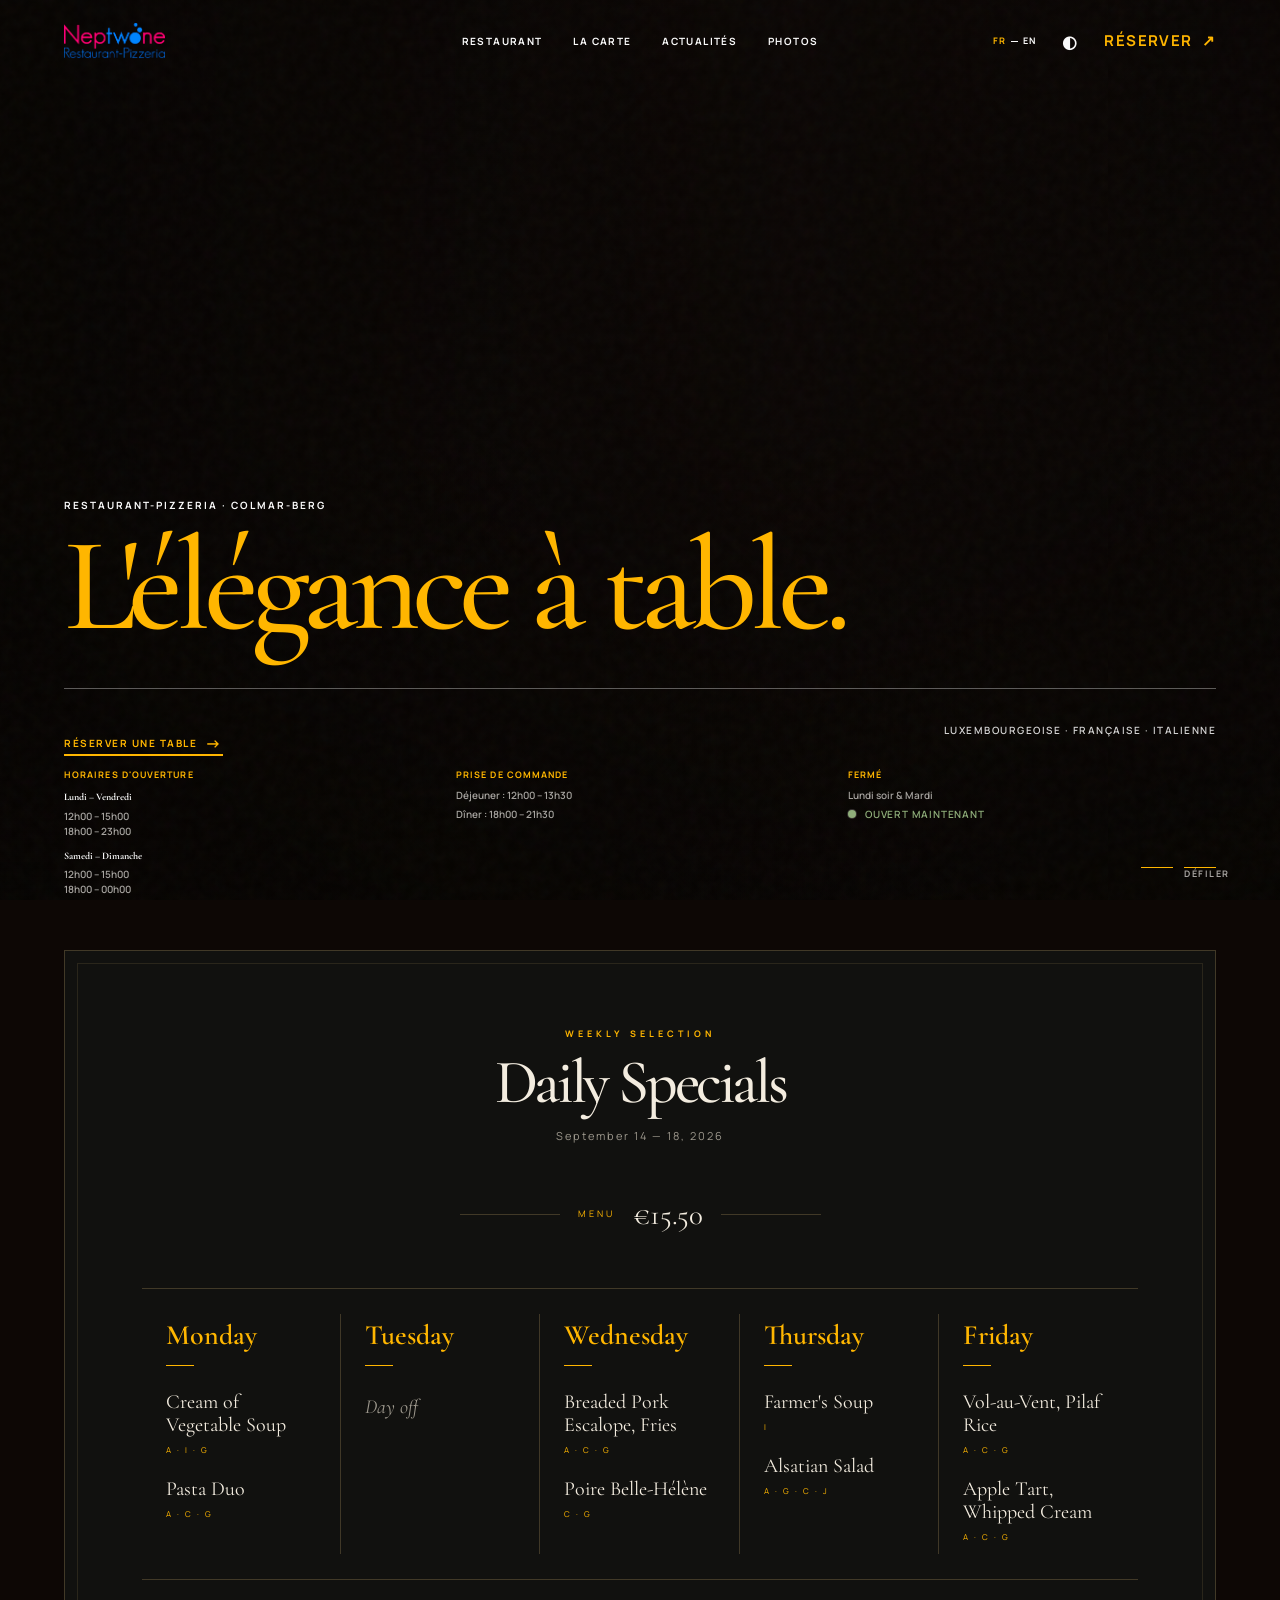
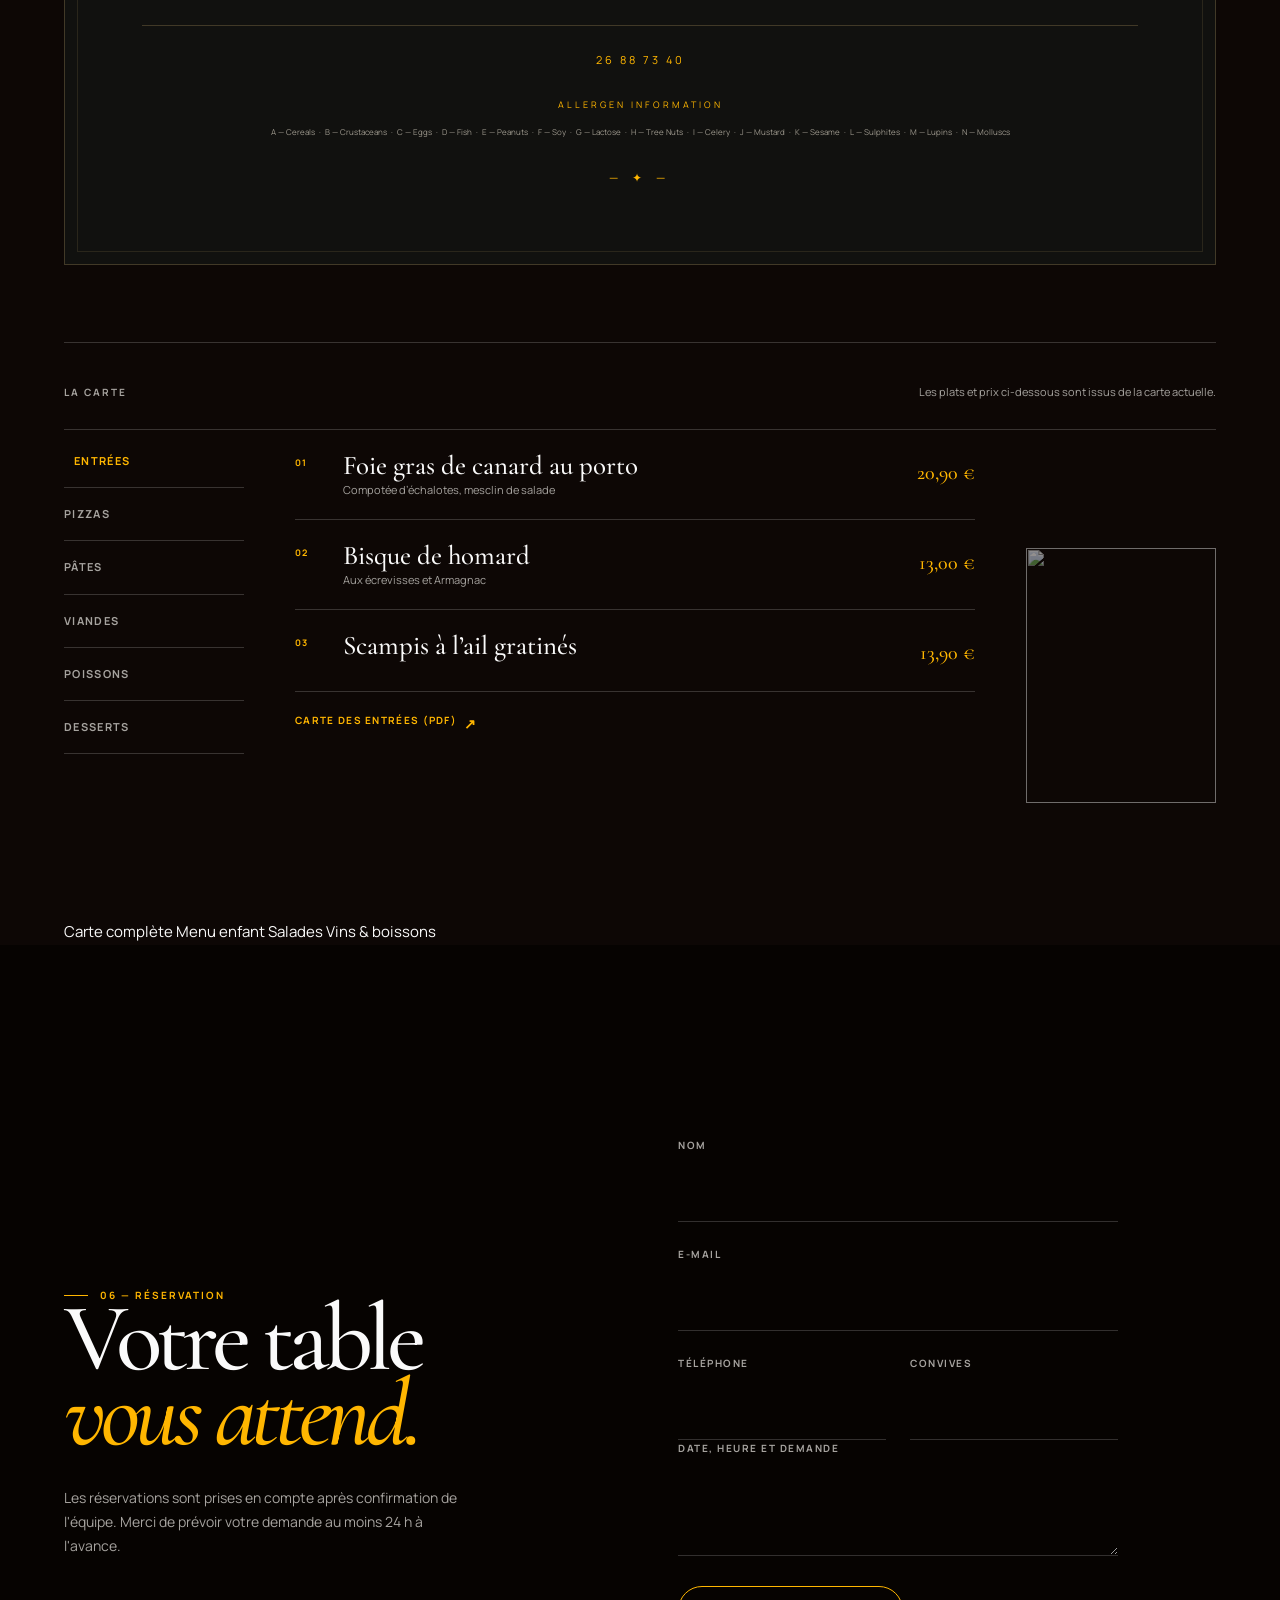
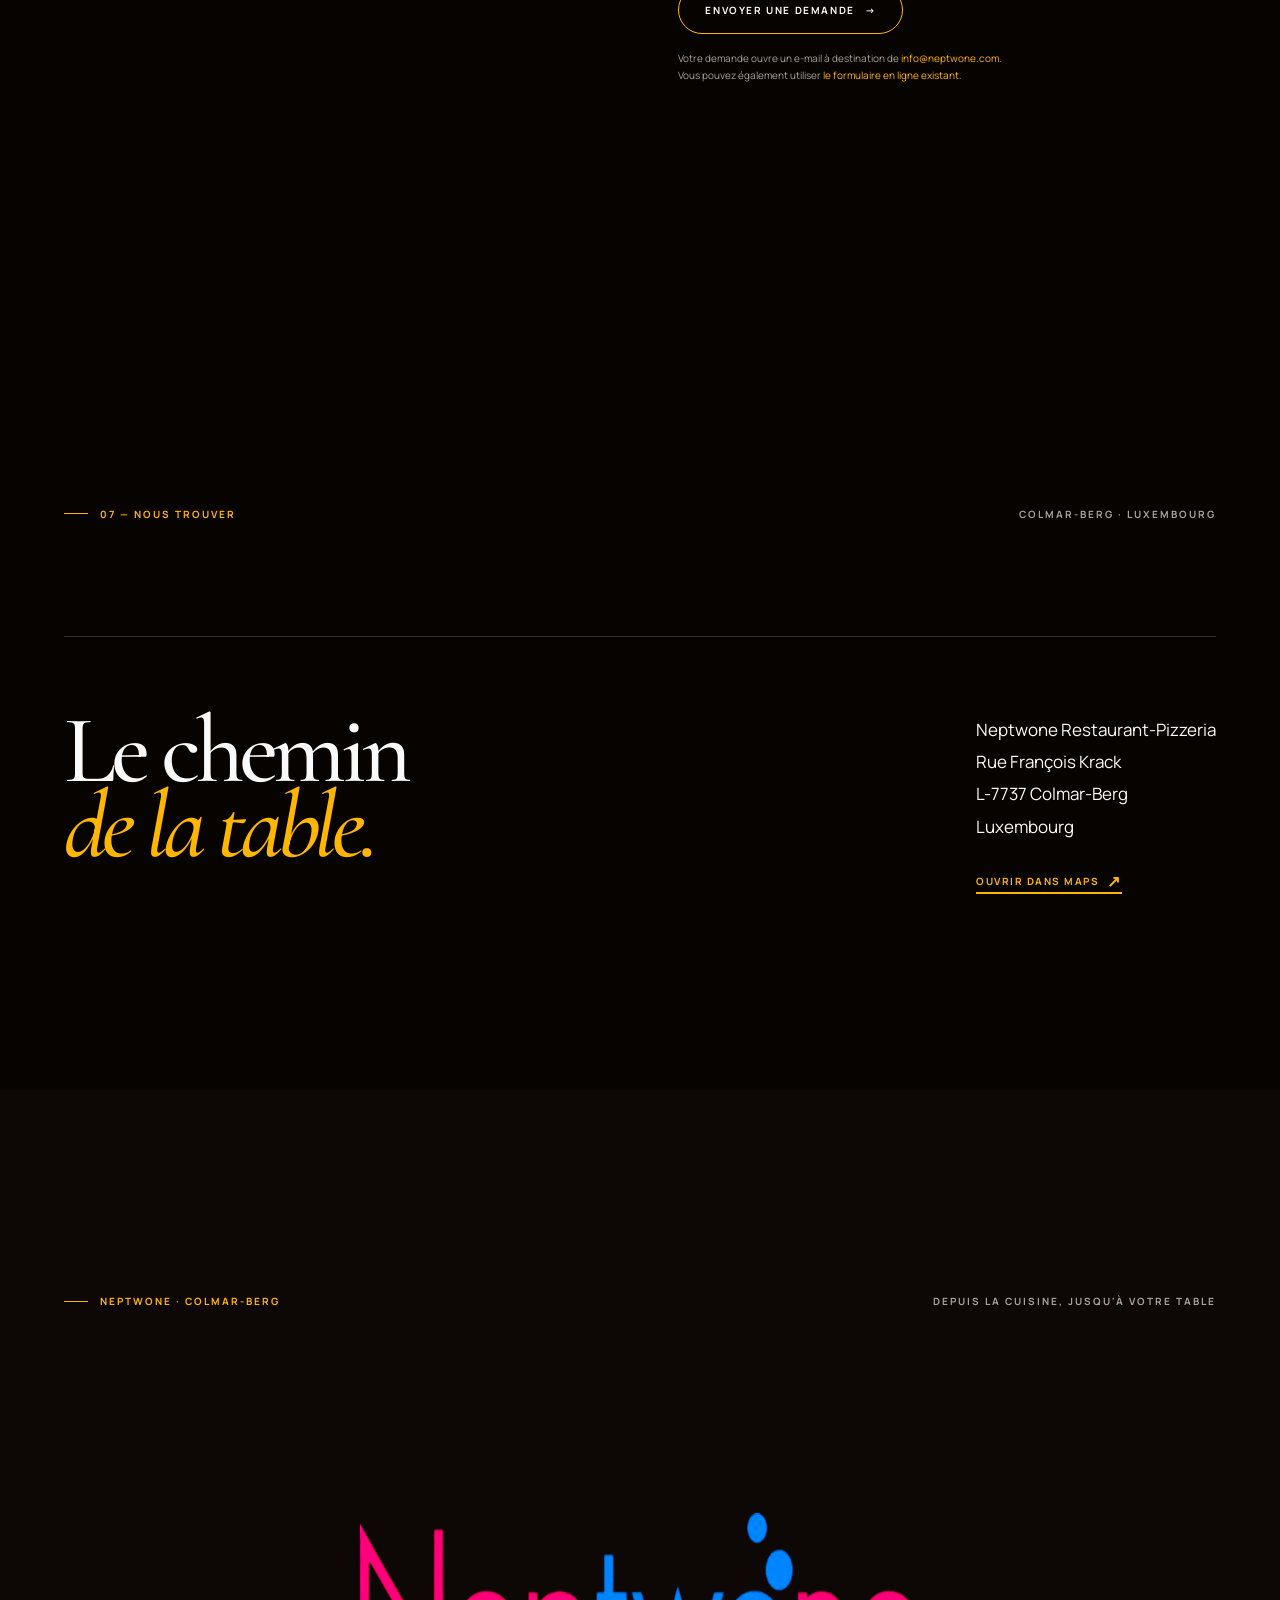
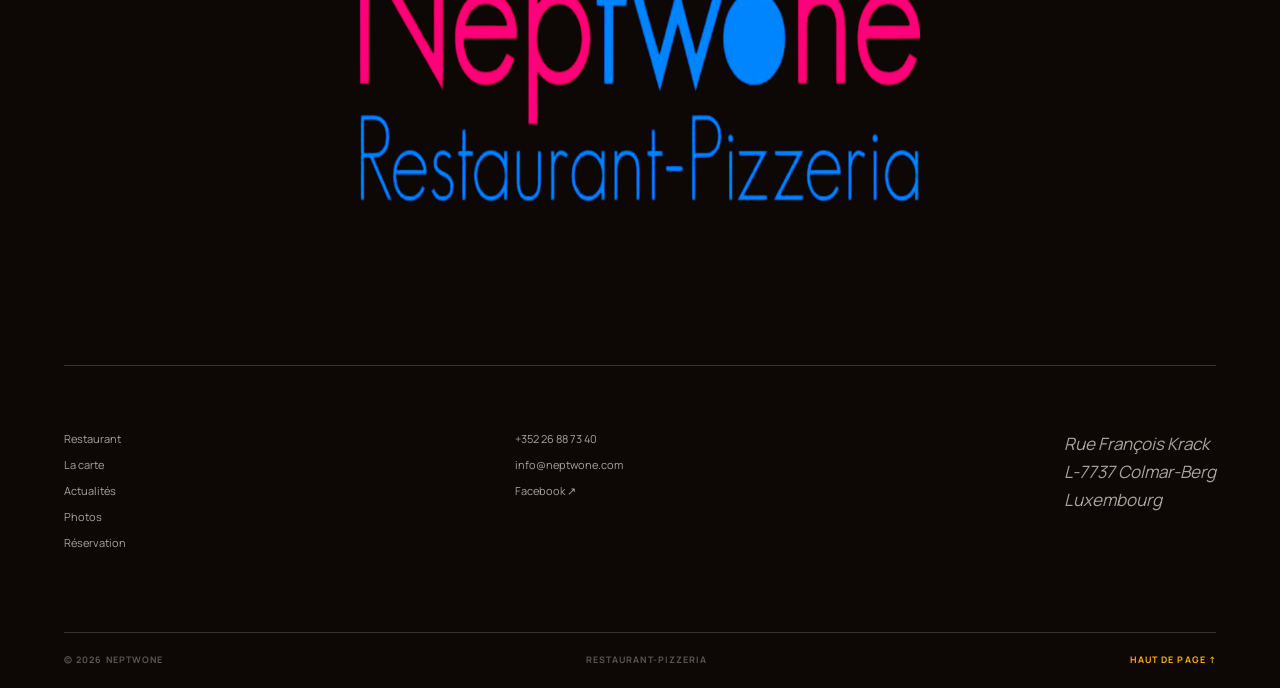
==== index.html @ 8dd1117d "Initial commit" ====
<!doctype html>
<html lang="fr">
  <head>
    <meta charset="UTF-8" />
    <meta name="viewport" content="width=device-width, initial-scale=1" />
    <meta id="theme-color" name="theme-color" content="#060301" />
    <meta name="color-scheme" content="dark light" />
    <meta name="description" content="Neptwone Restaurant-Pizzeria à Colmar-Berg. Cuisine luxembourgeoise, française et italienne, au gré des saisons." />
    <link rel="canonical" href="https://neptwone.com/" />
    <meta property="og:type" content="website" />
    <meta property="og:site_name" content="Neptwone Restaurant-Pizzeria" />
    <meta property="og:title" content="Neptwone — Restaurant-Pizzeria, Colmar-Berg" />
    <meta property="og:description" content="Cuisine luxembourgeoise, française et italienne, au gré des saisons." />
    <meta property="og:url" content="https://neptwone.com/" />
    <meta property="og:image" content="https://impro.usercontent.one/appid/oneComWsb/domain/neptwone.com/media/neptwone.com/onewebmedia/IMG_6406.jpg?etag=W%2F%22257cc-58264a2f%22&amp;sourceContentType=image%2Fjpeg&amp;ignoreAspectRatio&amp;resize=1600%2B1066&amp;quality=90" />
    <meta name="twitter:card" content="summary_large_image" />
    <title>Neptwone — Restaurant-Pizzeria, Colmar-Berg</title>
    <link rel="preconnect" href="https://fonts.googleapis.com" />
    <link rel="preconnect" href="https://fonts.gstatic.com" crossorigin />
    <link rel="preconnect" href="https://impro.usercontent.one" />
    <link rel="preload" as="image" href="https://impro.usercontent.one/appid/oneComWsb/domain/neptwone.com/media/neptwone.com/onewebmedia/IMG_6406.jpg?etag=W%2F%22257cc-58264a2f%22&amp;sourceContentType=image%2Fjpeg&amp;ignoreAspectRatio&amp;resize=2200%2B1466&amp;quality=90" fetchpriority="high" />
    <link href="https://fonts.googleapis.com/css2?family=Cormorant+Garamond:ital,wght@0,400;0,500;0,600;1,400;1,500&amp;family=Manrope:wght@400;500;600;700&amp;display=swap" rel="stylesheet" />
    <link rel="stylesheet" href="styles.css" />
    <script type="application/ld+json">
      {
        "@context": "https://schema.org",
        "@type": "Restaurant",
        "name": "Neptwone Restaurant-Pizzeria",
        "url": "https://neptwone.com/",
        "telephone": "+35226887340",
        "email": "info@neptwone.com",
        "servesCuisine": ["Luxembourgeoise", "Française", "Italienne"],
        "address": {
          "@type": "PostalAddress",
          "streetAddress": "Rue François Krack",
          "postalCode": "L-7737",
          "addressLocality": "Colmar-Berg",
          "addressCountry": "LU"
        },
        "openingHoursSpecification": [
          { "@type": "OpeningHoursSpecification", "dayOfWeek": ["Monday", "Tuesday", "Wednesday", "Thursday", "Friday"], "opens": "12:00", "closes": "15:00" },
          { "@type": "OpeningHoursSpecification", "dayOfWeek": ["Monday", "Tuesday", "Wednesday", "Thursday", "Friday"], "opens": "18:00", "closes": "23:00" },
          { "@type": "OpeningHoursSpecification", "dayOfWeek": ["Saturday", "Sunday"], "opens": "12:00", "closes": "15:00" },
          { "@type": "OpeningHoursSpecification", "dayOfWeek": ["Saturday", "Sunday"], "opens": "18:00", "closes": "24:00" }
        ],
        "sameAs": ["https://www.facebook.com/neptwone"]
      }
    </script>
    <script defer src="script.js"></script>
  </head>
  <body>
    <a class="skip-link" href="#content">Aller au contenu</a>
    <div class="page-loader" aria-hidden="true">
      <span class="loader-name">NEPTWONE</span>
      <span class="loader-rule"></span>
    </div>

    <header class="site-header" data-header id="top">
      <a class="wordmark" href="#top" aria-label="Neptwone, retour à l'accueil">
        <img class="wordmark-logo" src="neptune-logo.png" alt="Neptwone" width="838" height="298" />
      </a>
      <nav class="desktop-nav" aria-label="Navigation principale" data-i18n-aria="desktopNavLabel">
        <a href="#carte" data-i18n="navRestaurant">Restaurant</a>
        <a href="#carte" data-i18n="navMenu">La carte</a>
        <a href="#actualites" data-i18n="navNews">Actualités</a>
        <a href="#galerie" data-i18n="navPhotos">Photos</a>
      </nav>
      <div class="header-actions">
        <button class="utility-button language-button" type="button" data-language-toggle aria-label="Switch to English"><span aria-hidden="true">FR</span><span class="utility-rule" aria-hidden="true"></span><span aria-hidden="true">EN</span></button>
        <button class="utility-button theme-button" type="button" data-theme-toggle aria-label="Passer au thème clair"><span class="theme-symbol theme-symbol--dark" aria-hidden="true">◐</span><span class="theme-symbol theme-symbol--light" aria-hidden="true">◒</span><span class="sr-only" data-i18n="themeDark">Thème sombre</span></button>
        <a class="reserve-header" href="#reservation"><span data-i18n="navReserve">Réserver</span> <span aria-hidden="true">↗</span></a>
      </div>
      <button class="menu-toggle" type="button" aria-label="Ouvrir le menu" aria-expanded="false" aria-controls="mobile-menu" data-menu-toggle>
        <span></span><span></span>
      </button>
    </header>

    <aside id="mobile-menu" class="mobile-menu" aria-hidden="true" inert data-mobile-menu>
      <div class="mobile-menu-top"><span>NEPTWONE</span><span>01 / 01</span></div>
      <nav aria-label="Navigation mobile" data-i18n-aria="mobileNavLabel">
        <a href="#carte" data-i18n="navRestaurantMobile">Le restaurant</a>
        <a href="#carte" data-i18n="navMenu">La carte</a>
        <a href="#actualites" data-i18n="navNews">Actualités</a>
        <a href="#galerie" data-i18n="navPhotos">Photos</a>
        <a class="mobile-reserve" href="#reservation"><span data-i18n="reserveTable">Réserver une table</span> <span>↗</span></a>
      </nav>
      <div class="mobile-menu-bottom"><a href="tel:+35226887340">+352 26 88 73 40</a><a href="mailto:info@neptwone.com">info@neptwone.com</a></div>
      <div class="mobile-utilities" aria-label="Préférences">
        <button class="utility-button language-button" type="button" data-language-toggle aria-label="Switch to English"><span aria-hidden="true">FR</span><span class="utility-rule" aria-hidden="true"></span><span aria-hidden="true">EN</span></button>
        <button class="utility-button theme-button" type="button" data-theme-toggle aria-label="Passer au thème clair"><span class="theme-symbol theme-symbol--dark" aria-hidden="true">◐</span><span class="theme-symbol theme-symbol--light" aria-hidden="true">◒</span><span class="sr-only" data-i18n="themeDark">Thème sombre</span></button>
      </div>
    </aside>

    <main id="content" tabindex="-1">
      <section class="hero" aria-labelledby="hero-title">
        <div class="hero-image-wrap">
          <img
            class="hero-image"
            data-asset="hero"
            alt="Façade du restaurant Neptwone illuminée à la tombée de la nuit"
            fetchpriority="high"
            decoding="async"
            src="https://impro.usercontent.one/appid/oneComWsb/domain/neptwone.com/media/neptwone.com/onewebmedia/IMG_6406.jpg?etag=W%2F%22257cc-58264a2f%22&amp;sourceContentType=image%2Fjpeg&amp;ignoreAspectRatio&amp;resize=2200%2B1466&amp;quality=90"
          />
        </div>
        <div class="hero-shade"></div>
        <div class="grain" aria-hidden="true"></div>
        <div class="hero-content shell">
          <p class="eyebrow hero-kicker" data-hero-reveal>Restaurant-Pizzeria · Colmar-Berg</p>
          <h1 id="hero-title" class="hero-title" aria-label="L’élégance à table.">
            <span data-hero-reveal data-i18n="heroLineOne" class="gold">L’élégance à table.</span>
            <!-- <em data-hero-reveal data-i18n="heroLineTwo">au gré des saisons.</em> -->
          </h1>
          <div class="hero-meta" data-hero-reveal>
            <a class="text-link light-link" href="#reservation"><span data-i18n="reserveTable">Réserver une table</span> <span>→</span></a>
            <p data-i18n="heroCuisine">Luxembourgeoise · Française · Italienne</p>
          </div>
          <div class="hero-hours" data-hero-reveal>
            <div class="hours-column">
              <h3 data-i18n="heroHoursTitle"></h3>
              <div class="hours-group">
                <h4 data-i18n="heroHoursWeekTitle"></h4>
                <p data-i18n="heroHoursWeekLunch"></p>
                <p data-i18n="heroHoursWeekDinner"></p>
              </div>
              <div class="hours-group">
                <h4 data-i18n="heroHoursWeekendTitle"></h4>
                <p data-i18n="heroHoursWeekendLunch"></p>
                <p data-i18n="heroHoursWeekendDinner"></p>
              </div>
            </div>
            <div class="hours-column">
              <h3 data-i18n="heroOrderTitle"></h3>
              <p data-i18n="heroOrderLunch"></p>
              <p data-i18n="heroOrderDinner"></p>
            </div>
            <div class="hours-column">
              <h3 data-i18n="heroClosedTitle"></h3>
              <p data-i18n="heroClosedDays"></p>
              <p class="hero-status" data-hero-status role="status" aria-live="polite"></p>
            </div>
          </div>
        </div>
        <a href="#carte" class="scroll-cue" aria-label="Découvrir Neptwone" data-i18n-aria="scrollDiscover"><span></span><span data-i18n="scrollLabel">Défiler</span></a>
      </section>

      <section id="carte" class="cuisine section" aria-labelledby="cuisine-title">
        <div class="shell daily-special" data-reveal>
          <div class="daily-menu-panel">
            <main class="menu">
              <section class="title" role="button" tabindex="0" aria-expanded="false" aria-controls="daily-menu-content" data-daily-toggle>
                <div class="eyebrow">Weekly Selection</div>
                <h2 id="cuisine-title">Daily Specials</h2>
                <div class="date">September 14 — 18, 2026</div>
              </section>
              <div class="price">
                <span class="price-label">Menu</span>
                <span class="price-value">€15.50</span>
              </div>
              <div id="daily-menu-content">
              <section class="days">
                <article class="day">
                  <h3 class="day-name">Monday</h3>
                  <div class="dish">
                    <span class="dish-name">Cream of Vegetable Soup</span>
                    <span class="allergens">A · I · G</span>
                  </div>
                  <div class="dish">
                    <span class="dish-name">Pasta Duo</span>
                    <span class="allergens">A · C · G</span>
                  </div>
                </article>
                <article class="day">
                  <h3 class="day-name">Tuesday</h3>
                  <p class="day-off">Day off</p>
                </article>
                <article class="day">
                  <h3 class="day-name">Wednesday</h3>
                  <div class="dish">
                    <span class="dish-name">Breaded Pork Escalope, Fries</span>
                    <span class="allergens">A · C · G</span>
                  </div>
                  <div class="dish">
                    <span class="dish-name">Poire Belle-Hélène</span>
                    <span class="allergens">C · G</span>
                  </div>
                </article>
                <article class="day">
                  <h3 class="day-name">Thursday</h3>
                  <div class="dish">
                    <span class="dish-name">Farmer's Soup</span>
                    <span class="allergens">I</span>
                  </div>
                  <div class="dish">
                    <span class="dish-name">Alsatian Salad</span>
                    <span class="allergens">A · G · C · J</span>
                  </div>
                </article>
                <article class="day">
                  <h3 class="day-name">Friday</h3>
                  <div class="dish">
                    <span class="dish-name">Vol-au-Vent, Pilaf Rice</span>
                    <span class="allergens">A · C · G</span>
                  </div>
                  <div class="dish">
                    <span class="dish-name">Apple Tart, Whipped Cream</span>
                    <span class="allergens">A · C · G</span>
                  </div>
                </article>
              </section>
              <footer class="footer">
                <div class="footer-line"></div>
                <div class="phone">26 88 73 40</div>
                <div class="allergen-title">Allergen Information</div>
                <div class="allergens-list">
                  A — Cereals &nbsp;·&nbsp;
                  B — Crustaceans &nbsp;·&nbsp;
                  C — Eggs &nbsp;·&nbsp;
                  D — Fish &nbsp;·&nbsp;
                  E — Peanuts &nbsp;·&nbsp;
                  F — Soy &nbsp;·&nbsp;
                  G — Lactose &nbsp;·&nbsp;
                  H — Tree Nuts &nbsp;·&nbsp;
                  I — Celery &nbsp;·&nbsp;
                  J — Mustard &nbsp;·&nbsp;
                  K — Sesame &nbsp;·&nbsp;
                  L — Sulphites &nbsp;·&nbsp;
                  M — Lupins &nbsp;·&nbsp;
                  N — Molluscs
                </div>
                <div class="bottom">
                  — ✦ —
                </div>
              </footer>
              </div>
            </main>
          </div>
        </div>
        <div class="menu-shell shell" data-reveal>
          <div class="menu-topline">
            <p class="overline" data-i18n="navMenu">La carte</p>
            <p data-i18n="menuNote">Les plats et prix ci-dessous sont issus de la carte actuelle.</p>
          </div>
          <div class="menu-layout">
            <div class="menu-tabs" role="tablist" aria-label="Catégories de la carte">
              <button type="button" class="menu-tab is-active" role="tab" aria-selected="true" aria-controls="menu-entrees" id="tab-entrees" data-menu-tab="entrees" data-i18n="starters">Entrées</button>
              <button type="button" class="menu-tab" role="tab" aria-selected="false" aria-controls="menu-pizzas" id="tab-pizzas" data-menu-tab="pizzas">Pizzas</button>
              <button type="button" class="menu-tab" role="tab" aria-selected="false" aria-controls="menu-pates" id="tab-pates" data-menu-tab="pates" data-i18n="pastas">Pâtes</button>
              <button type="button" class="menu-tab" role="tab" aria-selected="false" aria-controls="menu-viandes" id="tab-viandes" data-menu-tab="viandes" data-i18n="meats">Viandes</button>
              <button type="button" class="menu-tab" role="tab" aria-selected="false" aria-controls="menu-poissons" id="tab-poissons" data-menu-tab="poissons" data-i18n="fish">Poissons</button>
              <button type="button" class="menu-tab" role="tab" aria-selected="false" aria-controls="menu-desserts" id="tab-desserts" data-menu-tab="desserts" data-i18n="desserts">Desserts</button>
            </div>
            <div class="menu-panels">
              <div id="menu-entrees" class="menu-panel is-active" role="tabpanel" aria-labelledby="tab-entrees" data-menu-panel="entrees">
                <div class="menu-row" data-menu-image="dish"><span>01</span><div><h3>Foie gras de canard au porto</h3><p>Compotée d’échalotes, mesclin de salade</p></div><strong>20,90 €</strong></div>
                <div class="menu-row" data-menu-image="seafood"><span>02</span><div><h3>Bisque de homard</h3><p>Aux écrevisses et Armagnac</p></div><strong>13,00 €</strong></div>
                <div class="menu-row" data-menu-image="dish"><span>03</span><div><h3>Scampis à l’ail gratinés</h3></div><strong>13,90 €</strong></div>
                <a class="menu-pdf" href="https://neptwone.com/onewebmedia/3-entrees2026.pdf" target="_blank" rel="noopener">Carte des entrées (PDF) <span>↗</span></a>
              </div>
              <div id="menu-pizzas" class="menu-panel" role="tabpanel" aria-labelledby="tab-pizzas" data-menu-panel="pizzas" hidden>
                <div class="menu-row" data-menu-image="dish"><span>01</span><div><h3>Pizza Neptwone</h3><p>Tomate, mozzarella, jambon, champignons, lard, artichauts, œuf</p></div><strong>17,50 €</strong></div>
                <div class="menu-row" data-menu-image="interior"><span>02</span><div><h3>Pizza Tartufata et Salsiccia di Norcia</h3><p>Crème, tartufata, tomates cerises, mozzarella, salsiccia di Norcia</p></div><strong>19,50 €</strong></div>
                <div class="menu-row" data-menu-image="seafood"><span>03</span><div><h3>Pizza Atlantique</h3><p>Tomate, mozzarella, gambas, scampis, crevettes, poivron, oignons, ail</p></div><strong>22,00 €</strong></div>
                <a class="menu-pdf" href="https://neptwone.com/onewebmedia/pizzasfusionn%C3%A9essept2026.pdf" target="_blank" rel="noopener">Carte des pizzas (PDF) <span>↗</span></a>
              </div>
              <div id="menu-pates" class="menu-panel" role="tabpanel" aria-labelledby="tab-pates" data-menu-panel="pates" hidden>
                <div class="menu-row" data-menu-image="dish"><span>01</span><div><h3>Tagliatelle al gambero</h3><p>Crème, oignons, ail, basilic, scampis, crevettes, tomate fraîche</p></div><strong>21,50 €</strong></div>
                <div class="menu-row" data-menu-image="interior"><span>02</span><div><h3>Spaghetti Pescatore</h3><p>Fruits de mer, gambas</p></div><strong>24,50 €</strong></div>
                <div class="menu-row" data-menu-image="dish"><span>03</span><div><h3>Lasagne à l’Italienne</h3></div><strong>20,50 €</strong></div>
                <a class="menu-pdf" href="https://neptwone.com/onewebmedia/8-les%20pates2026.pdf" target="_blank" rel="noopener">Carte des pâtes (PDF) <span>↗</span></a>
              </div>
              <div id="menu-viandes" class="menu-panel" role="tabpanel" aria-labelledby="tab-viandes" data-menu-panel="viandes" hidden>
                <div class="menu-row" data-menu-image="interior"><span>01</span><div><h3>Entrecôte de bœuf aux herbes</h3><p>Beurre à l’ail, frites · race Limousin, origine Luxembourg</p></div><strong>33,50 €</strong></div>
                <div class="menu-row" data-menu-image="dish"><span>02</span><div><h3>Magret de canard rôti aux myrtilles</h3><p>Frites</p></div><strong>31,50 €</strong></div>
                <div class="menu-row" data-menu-image="seafood"><span>03</span><div><h3>Burger Neptwone</h3><p>Steak haché pur bœuf, cornichons, tomate, oignons confits, emmental, roquette, pain maison</p></div><strong>19,50 €</strong></div>
                <a class="menu-pdf" href="https://neptwone.com/onewebmedia/viandesfusionn%C3%A9essept2026.pdf" target="_blank" rel="noopener">Carte des viandes (PDF) <span>↗</span></a>
              </div>
              <div id="menu-poissons" class="menu-panel" role="tabpanel" aria-labelledby="tab-poissons" data-menu-panel="poissons" hidden>
                <div class="menu-row" data-menu-image="seafood"><span>01</span><div><h3>Pavé de sandre rôti sur lit de poireau</h3><p>Sauce homardine, riz</p></div><strong>31,50 €</strong></div>
                <div class="menu-row" data-menu-image="dish"><span>02</span><div><h3>Médaillon de lotte rôti</h3><p>Réduction balsamique, ail en chemise, lardons, riz</p></div><strong>31,50 €</strong></div>
                <div class="menu-row" data-menu-image="interior"><span>03</span><div><h3>Mixed grill de poissons</h3><p>Riz</p></div><strong>37,50 €</strong></div>
                <a class="menu-pdf" href="https://neptwone.com/onewebmedia/11-poissons2026.pdf" target="_blank" rel="noopener">Carte des poissons (PDF) <span>↗</span></a>
              </div>
              <div id="menu-desserts" class="menu-panel" role="tabpanel" aria-labelledby="tab-desserts" data-menu-panel="desserts" hidden>
                <div class="menu-row" data-menu-image="dessert"><span>01</span><div><h3>Moelleux au chocolat</h3><p>Sorbet passion</p></div><strong>12,00 €</strong></div>
                <div class="menu-row" data-menu-image="dessert"><span>02</span><div><h3>Crème brûlée au miel d’acacia</h3></div><strong>11,50 €</strong></div>
                <div class="menu-row" data-menu-image="dessert"><span>03</span><div><h3>Parfait au Grand-Marnier</h3><p>Coulis de fraise et mangue</p></div><strong>13,50 €</strong></div>
                <a class="menu-pdf" href="https://neptwone.com/onewebmedia/desserts-sept2026.pdf" target="_blank" rel="noopener">Carte des desserts (PDF) <span>↗</span></a>
              </div>
            </div>
            <aside class="menu-preview" aria-hidden="true"><img id="menu-preview-image" data-asset="menuDish" alt="" src="https://impro.usercontent.one/appid/oneComWsb/domain/neptwone.com/media/neptwone.com/onewebmedia/IMG_8074.jpg?etag=%2231bd5-54b58459%22&amp;sourceContentType=image%2Fjpeg&amp;ignoreAspectRatio&amp;resize=900%2B600&amp;quality=88" /></aside>
          </div>
          <!-- <div class="menu-library"> -->
            <span>Carte complète</span>
            <a href="https://neptwone.com/onewebmedia/2-menu%20enfant2026.pdf" target="_blank" rel="noopener">Menu enfant</a>
            <a href="https://neptwone.com/onewebmedia/4-salades2026.pdf" target="_blank" rel="noopener">Salades</a>
            <a href="https://neptwone.com/onewebmedia/vinsetboissons2026-2.pdf" target="_blank" rel="noopener">Vins &amp; boissons</a>
          </div>
        </div>
      </section>



      <section id="reservation" class="reservation section" aria-labelledby="reservation-title">
        <div class="reservation-image image-reveal" data-reveal-image>
          <img data-asset="reservation" alt="Table dressée au restaurant Neptwone" loading="lazy" decoding="async" src="https://impro.usercontent.one/appid/oneComWsb/domain/neptwone.com/media/neptwone.com/onewebmedia/IMG_5453.jpg?etag=W%2F%2221279-57fc01ff%22&amp;sourceContentType=image%2Fjpeg&amp;ignoreAspectRatio&amp;resize=1800%2B1200&amp;quality=90" />
        </div>
        <div class="shell reservation-layout">
          <div class="reservation-copy" data-reveal>
            <p class="section-index" data-i18n="reservationIndex">06 — Réservation</p>
            <h2 id="reservation-title"><span data-i18n="reservationHeadingOne">Votre table</span><br /><em data-i18n="reservationHeadingTwo">vous attend.</em></h2>
            <p data-i18n="reservationBody">Les réservations sont prises en compte après confirmation de l’équipe. Merci de prévoir votre demande au moins 24 h à l’avance.</p>
          </div>
          <form class="reservation-form" data-reservation-form data-reveal>
            <div class="form-row"><label for="reservation-name" data-i18n="formName">Nom</label><input id="reservation-name" name="name" autocomplete="name" required /></div>
            <div class="form-row"><label for="reservation-email" data-i18n="formEmail">E-mail</label><input id="reservation-email" name="email" type="email" autocomplete="email" required /></div>
            <div class="form-split">
              <div class="form-row"><label for="reservation-phone" data-i18n="formPhone">Téléphone</label><input id="reservation-phone" name="phone" type="tel" autocomplete="tel" required /></div>
              <div class="form-row"><label for="reservation-guests" data-i18n="formGuests">Convives</label><input id="reservation-guests" name="guests" type="number" min="1" inputmode="numeric" required /></div>
            </div>
            <div class="form-row"><label for="reservation-details" data-i18n="formDetails">Date, heure et demande</label><textarea id="reservation-details" name="details" rows="2" required></textarea></div>
            <button class="button-line" type="submit"><span data-i18n="sendRequest">Envoyer une demande</span> <span>→</span></button>
            <p class="form-note"><span data-i18n="formNoteStart">Votre demande ouvre un e-mail à destination de</span> <a href="mailto:info@neptwone.com">info@neptwone.com</a>. <span data-i18n="formNoteMiddle">Vous pouvez également utiliser</span> <a href="https://neptwone.com/reservation%20online.html" target="_blank" rel="noopener" data-i18n="existingForm">le formulaire en ligne existant</a>.</p>
            <p class="form-status" role="status" aria-live="polite" data-form-status></p>
          </form>
        </div>
      </section>

      <section class="location section shell" aria-labelledby="location-title">
        <div class="location-top" data-reveal><p class="section-index" data-i18n="locationIndex">07 — Nous trouver</p><p class="overline">Colmar-Berg · Luxembourg</p></div>
        <div class="location-grid">
          <h2 id="location-title" data-reveal><span data-i18n="locationHeadingOne">Le chemin</span><br /><em data-i18n="locationHeadingTwo">de la table.</em></h2>
<div class="location-details" data-reveal>
            <address>Neptwone Restaurant-Pizzeria<br />Rue François Krack<br />L-7737 Colmar-Berg<br />Luxembourg</address>
            <a class="text-link" href="https://www.google.com/maps/search/?api=1&query=%22+Restaurant-Pizzeria++NEPTWONE%2C++Rue+Fran%C3%A7ois+Krack+%2C+L-7737+Colmar-berg%2C+Luxembourg%22" target="_blank" rel="noopener"><span data-i18n="openMaps">Ouvrir dans Maps</span> <span>↗</span></a>
          </div>
        </div>
      </section>
    </main>

    <footer class="site-footer">
      <div class="shell footer-top"><p class="section-index">Neptwone · Colmar-Berg</p><p class="overline" data-i18n="footerLine">Depuis la cuisine, jusqu'à votre table</p></div>
      <div class="shell footer-brand"><img class="footer-brand-logo" src="neptune-logo.png" alt="Neptwone" width="838" height="298" /></div>
      <div class="shell footer-grid">
        <nav aria-label="Navigation du pied de page"><a href="#carte" data-i18n="navRestaurant">Restaurant</a><a href="#carte" data-i18n="navMenu">La carte</a><a href="#actualites" data-i18n="navNews">Actualités</a><a href="#galerie" data-i18n="navPhotos">Photos</a><a href="#reservation" data-i18n="navReservation">Réservation</a></nav>
        <div><a href="tel:+35226887340">+352 26 88 73 40</a><a href="mailto:info@neptwone.com">info@neptwone.com</a><a href="https://www.facebook.com/neptwone" target="_blank" rel="noopener">Facebook ↗</a></div>
        <address>Rue François Krack<br />L-7737 Colmar-Berg<br />Luxembourg</address>
      </div>
      <div class="shell footer-bottom"><span>© <span data-year></span> Neptwone</span><span>Restaurant-Pizzeria</span><a href="#top" data-i18n="backTop">Haut de page ↑</a></div>
    </footer>
  </body>
</html>
---- styles.css ----
:root {
  --espresso: #060301;
  --coffee: #0d0705;
  --brown: #531e07;
  --bronze: #594e28;
  --gold: #ffb600;
  --copper: #a24108;
  --ivory: #fafafa;
  --muted: #a6a39f;
  --dark-grey: #585855;
  --line: rgba(250, 250, 250, 0.18);
  --serif: "Cormorant Garamond", Georgia, serif;
  --sans: "Manrope", Arial, sans-serif;
  --shell: min(90vw, 1440px);
  --ease: cubic-bezier(0.22, 1, 0.36, 1);
}
.gold {
  color: var(--gold);
}
* {
  box-sizing: border-box;
}
html {
  background: var(--espresso);
  scroll-behavior: smooth;
}
body {
  margin: 0;
  overflow-x: hidden;
  background: var(--espresso);
  color: var(--ivory);
  font-family: var(--sans);
  font-size: 15px;
  line-height: 1.65;
}
body.menu-open {
  overflow: hidden;
}
img {
  display: block;
  max-width: 100%;
}
a {
  color: inherit;
  text-decoration: none;
}
button,
input,
textarea {
  font: inherit;
}
button {
  color: inherit;
}
:focus-visible {
  outline: 1px solid var(--gold);
  outline-offset: 5px;
}
::selection {
  background: var(--gold);
  color: var(--espresso);
}
.shell {
  width: var(--shell);
  margin-inline: auto;
}
.section {
  scroll-margin-top: 80px;
}
.section-index,
.overline,
.eyebrow {
  margin: 0;
  color: var(--gold);
  font-size: 10px;
  font-weight: 700;
  letter-spacing: 0.2em;
  line-height: 1.4;
  text-transform: uppercase;
}
.overline {
  color: var(--muted);
}
.section-index {
  display: flex;
  align-items: center;
  gap: 12px;
}
.section-index::before {
  width: 24px;
  height: 1px;
  background: currentColor;
  content: "";
}
h1,
h2,
h3,
p {
  margin-top: 0;
}
h1,
h2,
h3 {
  font-weight: 500;
}
.text-link {
  display: inline-flex;
  align-items: center;
  gap: 12px;
  position: relative;
  padding-bottom: 7px;
  color: var(--ivory);
  font-size: 11px;
  font-weight: 700;
  letter-spacing: 0.13em;
  line-height: 1.2;
  text-transform: uppercase;
}
.text-link::after {
  position: absolute;
  right: 0;
  bottom: 0;
  left: 0;
  height: 1px;
  background: var(--gold);
  content: "";
  transform-origin: left;
  transition: transform 0.45s var(--ease);
}
.text-link > span:last-child {
  color: var(--gold);
  font-size: 16px;
  line-height: 0;
  transition: transform 0.45s var(--ease);
}
.text-link:hover > span:last-child {
  transform: translateX(5px);
}
.text-link:hover::after {
  transform: scaleX(0.45);
  transform-origin: right;
}

.page-loader {
  position: fixed;
  z-index: 100;
  display: none;
  width: 100%;
  height: 100%;
  place-content: center;
  gap: 14px;
  background: var(--espresso);
  transition:
    opacity 0.9s var(--ease),
    visibility 0.9s;
}
.js .page-loader {
  display: grid;
}
.page-loader.is-loaded {
  opacity: 0;
  visibility: hidden;
  pointer-events: none;
}
.loader-name {
  font-family: var(--serif);
  font-size: clamp(28px, 4vw, 52px);
  font-weight: 500;
  letter-spacing: 0.22em;
}
.loader-rule {
  width: 0;
  height: 1px;
  background: var(--gold);
  animation: loading-rule 1.6s var(--ease) forwards;
}
@keyframes loading-rule {
  to {
    width: 100%;
  }
}

.site-header {
  position: fixed;
  z-index: 30;
  top: 0;
  left: 0;
  display: grid;
  width: 100%;
  height: 83px;
  grid-template-columns: 1fr auto 1fr;
  align-items: center;
  padding-inline: max(5vw, 24px);
  border-bottom: 1px solid transparent;
  transition:
    background 0.5s var(--ease),
    border-color 0.5s var(--ease),
    height 0.5s var(--ease);
}
.site-header.is-scrolled {
  height: 68px;
  border-color: var(--line);
  background: rgba(6, 3, 1, 0.84);
  backdrop-filter: blur(13px);
}
.wordmark {
  align-self: center;
  font-size: 17px;
  font-weight: 700;
  letter-spacing: 0.18em;
}
.wordmark-logo {
  display: block;
  width: auto;
  height: 36px;
  filter: saturate(1.8) contrast(1.1) brightness(1.05);
}

.desktop-nav {
  display: flex;
  align-items: center;
  gap: clamp(22px, 2.4vw, 44px);
}
.desktop-nav a,
.reserve-header {
  position: relative;
  font-size: 10px;
  font-weight: 700;
  letter-spacing: 0.14em;
  text-transform: uppercase;
}
.desktop-nav a::after {
  position: absolute;
  right: 0;
  bottom: -6px;
  left: 0;
  height: 1px;
  background: var(--gold);
  content: "";
  transform: scaleX(0);
  transition: transform 0.35s var(--ease);
}
.desktop-nav a:hover::after,
.desktop-nav a.is-current::after {
  transform: scaleX(1);
}
.header-actions {
  display: flex;
  align-items: center;
  justify-self: end;
  gap: 16px;
}
.reserve-header {
  display: flex;
  align-items: center;
  gap: 9px;
  color: var(--gold);
}
.reserve-header span {
  font-size: 15px;
  transition: transform 0.35s var(--ease);
}
.reserve-header:hover span {
  transform: translate(3px, -3px);
}
.utility-button {
  display: inline-flex;
  min-width: 36px;
  min-height: 30px;
  align-items: center;
  justify-content: center;
  gap: 5px;
  padding: 0;
  border: 0;
  background: transparent;
  color: var(--ivory);
  cursor: pointer;
  font-family: var(--sans);
  font-size: 9px;
  font-weight: 700;
  letter-spacing: 0.12em;
  transition: color 0.25s;
}
.utility-button:hover {
  color: var(--gold);
}
.utility-rule {
  width: 7px;
  height: 1px;
  background: currentColor;
}
.language-button span:first-child {
  color: var(--gold);
}
.language-button[data-language="en"] span:first-child {
  color: inherit;
}
.language-button[data-language="en"] span:last-child {
  color: var(--gold);
}
.theme-symbol {
  font-size: 17px;
  line-height: 1;
}
.theme-symbol--light {
  display: none;
}
.sr-only {
  position: absolute;
  width: 1px;
  height: 1px;
  padding: 0;
  overflow: hidden;
  clip: rect(0, 0, 0, 0);
  white-space: nowrap;
  border: 0;
}
.skip-link {
  position: fixed;
  z-index: 60;
  top: 10px;
  left: 10px;
  padding: 10px 16px;
  background: var(--gold);
  color: var(--espresso);
  font-size: 11px;
  font-weight: 700;
  letter-spacing: 0.12em;
  text-transform: uppercase;
  transform: translateY(-200%);
  transition: transform 0.25s var(--ease);
}
.skip-link:focus {
  transform: translateY(0);
}
.menu-toggle {
  display: none;
  background: transparent;
  border: 0;
  cursor: pointer;
}

.mobile-menu {
  position: fixed;
  z-index: 29;
  display: flex;
  width: 100%;
  height: 100dvh;
  flex-direction: column;
  justify-content: space-between;
  padding: 100px 7vw 34px;
  background: var(--coffee);
  clip-path: inset(0 0 100% 0);
  pointer-events: none;
  transition: clip-path 0.8s var(--ease);
}
.mobile-menu.is-open {
  clip-path: inset(0);
  pointer-events: auto;
}
.mobile-menu-top,
.mobile-menu-bottom {
  display: flex;
  justify-content: space-between;
  color: var(--muted);
  font-size: 9px;
  font-weight: 700;
  letter-spacing: 0.16em;
  text-transform: uppercase;
}
.mobile-menu nav {
  display: grid;
  gap: 7px;
  margin-block: auto;
}
.mobile-menu nav a {
  width: fit-content;
  font-family: var(--serif);
  font-size: clamp(42px, 10vw, 72px);
  line-height: 1;
  transform: translateY(22px);
  opacity: 0;
  transition:
    opacity 0.45s var(--ease),
    transform 0.55s var(--ease),
    color 0.25s;
}
.mobile-menu.is-open nav a {
  transform: translateY(0);
  opacity: 1;
}
.mobile-menu.is-open nav a:nth-child(1) {
  transition-delay: 0.12s;
}
.mobile-menu.is-open nav a:nth-child(2) {
  transition-delay: 0.17s;
}
.mobile-menu.is-open nav a:nth-child(3) {
  transition-delay: 0.22s;
}
.mobile-menu.is-open nav a:nth-child(4) {
  transition-delay: 0.27s;
}
.mobile-menu.is-open nav a:nth-child(5) {
  transition-delay: 0.32s;
}
.mobile-menu.is-open nav a:nth-child(6) {
  transition-delay: 0.37s;
}
.mobile-menu nav a:hover {
  color: var(--gold);
}
.mobile-menu .mobile-reserve {
  margin-top: 20px;
  color: var(--gold);
  font-size: clamp(33px, 8vw, 54px);
}
.mobile-reserve span {
  font-family: var(--sans);
  font-size: 0.7em;
}
.mobile-menu-bottom {
  justify-content: flex-start;
  gap: 20px;
  letter-spacing: 0.08em;
  text-transform: none;
}
.mobile-utilities {
  display: none;
}

.hero {
  position: relative;
  min-height: max(720px, 100svh);
  overflow: hidden;
  background: var(--coffee);
}
.hero-image-wrap,
.hero-image,
.hero-shade {
  position: absolute;
  inset: 0;
  width: 100%;
  height: 100%;
}
.hero-image {
  object-fit: cover;
  object-position: center 56%;
  animation: hero-scale 14s ease-out both;
}
@keyframes hero-scale {
  from {
    transform: scale(1.035);
  }
  to {
    transform: scale(1.1);
  }
}
.hero-shade {
  background:
    linear-gradient(
      90deg,
      rgba(5, 3, 1, 0.82) 3%,
      rgba(5, 3, 1, 0.36) 62%,
      rgba(5, 3, 1, 0.6)
    ),
    linear-gradient(0deg, rgba(5, 3, 1, 0.65), transparent 52%);
}
.grain {
  position: absolute;
  inset: -40%;
  z-index: 1;
  width: 180%;
  height: 180%;
  opacity: 0.045;
  pointer-events: none;
  background-image: url("data:image/svg+xml,%3Csvg viewBox='0 0 180 180' xmlns='http://www.w3.org/2000/svg'%3E%3Cfilter id='n'%3E%3CfeTurbulence type='fractalNoise' baseFrequency='.85' numOctaves='4' stitchTiles='stitch'/%3E%3C/filter%3E%3Crect width='100%25' height='100%25' filter='url(%23n)' opacity='.75'/%3E%3C/svg%3E");
}
.hero-content {
  position: relative;
  z-index: 2;
  display: flex;
  min-height: inherit;
  flex-direction: column;
  justify-content: flex-end;
  padding-bottom: 0;
}
.hero-kicker {
  margin-bottom: 26px;
  color: var(--ivory);
}
.hero-title {
  max-width: 1100px;
  margin-bottom: clamp(34px, 6vh, 72px);
  font-family: var(--serif);
  font-size: clamp(70px, 10.4vw, 172px);
  letter-spacing: -0.055em;
  line-height: 0.72;
}
.hero-title span,
.hero-title em {
  display: block;
  font-style: normal;
}
.hero-title em {
  padding-left: clamp(40px, 11vw, 195px);
  color: var(--gold);
  font-style: italic;
}
.hero-meta {
  display: flex;
  align-items: center;
  justify-content: space-between;
  gap: 20px;
  padding-top: 16px;
  border-top: 1px solid rgba(250, 250, 250, 0.35);
}
.hero-meta p {
  margin: 0;
  color: rgba(250, 250, 250, 0.84);
  font-size: 10px;
  font-weight: 600;
  letter-spacing: 0.15em;
  text-transform: uppercase;
}
.hero-hours {
  margin-top: 12px;
  display: grid;
  grid-template-columns: repeat(3, 1fr);
  gap: 24px;
  align-items: start;
}
.hero-hours .hours-column {
  display: flex;
  flex-direction: column;
  gap: 6px;
}
.hero-hours h3 {
  margin: 0;
  color: var(--gold);
  font-size: 9px;
  font-weight: 700;
  letter-spacing: 0.12em;
  text-transform: uppercase;
}
.hero-hours h4 {
  margin: 0 0 2px;
  color: var(--ivory);
  font-size: 10px;
  font-weight: 700;
  font-family: var(--serif);
}
.hero-hours .hours-group {
  display: flex;
  flex-direction: column;
  gap: 2px;
  margin-bottom: 4px;
}
.hero-hours p {
  margin: 0;
  color: var(--muted);
  font-size: 10px;
  line-height: 1.3;
  font-weight: 600;
}
.hero-status {
  margin-top: 4px;
  font-size: 11px;
  font-weight: 700;
  letter-spacing: 0.08em;
  text-transform: uppercase;
  transition: color 0.3s;
}
.hero-status::before {
  display: inline-block;
  width: 8px;
  height: 8px;
  margin-right: 9px;
  border-radius: 50%;
  background: currentColor;
  box-shadow: 0 0 0 1px rgba(250, 250, 250, 0.18);
  content: "";
}
.hero-status.is-open {
  color: #8fae7a;
}
.hero-status.is-closed {
  color: #c0523f;
}
.scroll-cue {
  position: absolute;
  z-index: 2;
  right: max(5vw, 24px);
  bottom: 32px;
  display: flex;
  align-items: center;
  gap: 11px;
  color: var(--muted);
  font-size: 9px;
  font-weight: 700;
  letter-spacing: 0.17em;
  text-transform: uppercase;
}
.scroll-cue span {
  width: 32px;
  height: 1px;
  background: var(--gold);
  transform-origin: left;
  animation: scroll-cue 2.5s ease-in-out infinite;
}
@keyframes scroll-cue {
  50% {
    transform: scaleX(0.4);
    opacity: 0.5;
  }
}

.section-intro {
  display: flex;
  justify-content: space-between;
  align-items: flex-start;
  padding-bottom: clamp(60px, 9vw, 140px);
}

.cuisine h2,
.actualites h2,
.location h2,
.reservation h2 {
  margin-bottom: 34px;
  font-family: var(--serif);
  font-size: clamp(61px, 7.5vw, 125px);
  letter-spacing: -0.055em;
  line-height: 0.78;
}
.cuisine h2 em,
.actualites h2 em,
.location h2 em,
.reservation h2 em {
  color: var(--gold);
  font-style: italic;
}
.lead {
  margin-bottom: 20px;
  color: var(--ivory);
  font-family: var(--serif);
  font-size: clamp(22px, 2.1vw, 32px);
  line-height: 1.18;
}
.image-reveal {
  position: relative;
  overflow: hidden;
  background: var(--brown);
  clip-path: inset(100% 0 0 0);
}
.image-reveal img {
  width: 100%;
  height: 100%;
  object-fit: cover;
  transform: scale(1.12);
}
.image-reveal.is-visible {
  clip-path: inset(0);
  transition: clip-path 1.3s var(--ease);
}
.image-reveal.is-visible img {
  transform: scale(1);
  transition: transform 1.8s var(--ease);
}

.cuisine {
  overflow: hidden;
  padding-top: 50px;
  padding-bottom: 0;
  background: var(--coffee);
}
.daily-special {
  padding-bottom: clamp(40px, 6vw, 84px);
}
.daily-menu-panel {
  --black: #080807;
  --panel: #11110f;
  --cream: #f3ecdf;
  --muted: #9d988d;
  --gold: #ffb600;
  --gold-light: #ffb600;
  --line: rgba(205, 175, 112, 0.25);
}
.daily-menu-panel .menu {
  width: min(1400px, 100%);
  margin: auto;
  position: relative;
  padding: clamp(45px, 6vw, 80px);
  background: var(--panel);
  border: 1px solid var(--line);
}
.daily-menu-panel .menu::before {
  content: "";
  position: absolute;
  inset: 12px;
  border: 1px solid rgba(205, 175, 112, 0.13);
  pointer-events: none;
}
.daily-menu-panel .title {
  text-align: center;
  margin-bottom: 45px;
}
.daily-menu-panel .eyebrow {
  color: var(--gold);
  text-transform: uppercase;
  letter-spacing: 4px;
  font-size: 9px;
  margin-bottom: 12px;
}
.daily-menu-panel .title h2 {
  margin: 0;
  font-family: var(--serif);
  font-size: clamp(40px, 5vw, 62px);
  font-weight: 500;
  line-height: 1;
  color: var(--cream);
}
.daily-menu-panel .date {
  margin-top: 13px;
  color: var(--muted);
  font-size: 11px;
  letter-spacing: 2px;
}
.daily-menu-panel .price {
  display: flex;
  justify-content: center;
  align-items: center;
  gap: 18px;
  margin-bottom: 50px;
}
.daily-menu-panel .price::before,
.daily-menu-panel .price::after {
  content: "";
  width: 100px;
  height: 1px;
  background: var(--line);
}
.daily-menu-panel .price-label {
  text-transform: uppercase;
  letter-spacing: 3px;
  font-size: 9px;
  color: var(--gold);
}
.daily-menu-panel .price-value {
  font-family: var(--serif);
  font-size: 29px;
  color: var(--cream);
}
.daily-menu-panel .days {
  display: grid;
  grid-template-columns: repeat(5, minmax(0, 1fr));
  border-top: 1px solid var(--line);
  border-bottom: 1px solid var(--line);
}
.daily-menu-panel .day {
  min-height: 290px;
  padding: 30px 24px;
  position: relative;
}
.daily-menu-panel .day:not(:last-child)::after {
  content: "";
  position: absolute;
  right: 0;
  top: 25px;
  bottom: 25px;
  width: 1px;
  background: var(--line);
}
.daily-menu-panel .day-name {
  margin: 0 0 25px;
  padding: 0 0 13px;
  position: relative;
  font-family: var(--serif);
  font-size: 28px;
  font-weight: 600;
  line-height: 1.2;
  color: var(--gold-light);
}
.daily-menu-panel .day-name::after {
  content: "";
  position: absolute;
  left: 0;
  bottom: 0;
  width: 28px;
  height: 1px;
  background: var(--gold);
}
.daily-menu-panel .dish {
  margin-bottom: 22px;
}
.daily-menu-panel .dish:last-child {
  margin-bottom: 0;
}
.daily-menu-panel .dish-name {
  display: block;
  font-family: var(--serif);
  font-size: 20px;
  line-height: 1.15;
  color: var(--cream);
}
.daily-menu-panel .allergens {
  display: block;
  margin-top: 6px;
  color: var(--gold);
  font-size: 8px;
  letter-spacing: 2px;
}
.daily-menu-panel .day-off {
  font-family: var(--serif);
  font-size: 20px;
  font-style: italic;
  color: var(--muted);
}
.daily-menu-panel .footer {
  text-align: center;
  margin-top: 45px;
  color: var(--cream);
}
.daily-menu-panel .footer-line {
  width: 100%;
  height: 1px;
  background: var(--line);
  margin-bottom: 25px;
}
.daily-menu-panel .phone {
  font-size: 11px;
  letter-spacing: 3px;
  color: var(--gold-light);
}
.daily-menu-panel .allergen-title {
  margin-top: 28px;
  color: var(--gold);
  text-transform: uppercase;
  letter-spacing: 3px;
  font-size: 9px;
}
.daily-menu-panel .allergens-list {
  max-width: 950px;
  margin: 12px auto 0;
  color: var(--muted);
  font-size: 8px;
  line-height: 1.9;
}
.daily-menu-panel .bottom {
  margin-top: 28px;
  color: var(--gold);
  letter-spacing: 6px;
  font-size: 12px;
}
@media (max-width: 1000px) {
  .daily-menu-panel .menu {
    padding: 55px 35px;
  }
  .daily-menu-panel .days {
    grid-template-columns: repeat(2, 1fr);
  }
  .daily-menu-panel .day:not(:last-child)::after {
    display: none;
  }
  .daily-menu-panel .day {
    border-bottom: 1px solid var(--line);
  }
  .daily-menu-panel .day:nth-child(odd) {
    border-right: 1px solid var(--line);
  }
  .daily-menu-panel .day:last-child {
    grid-column: 1 / -1;
    border-right: none;
  }
}
@media (max-width: 600px) {
  .daily-menu-panel .menu {
    padding: 26px 16px;
  }
  .daily-menu-panel .menu::before {
    inset: 6px;
  }
  .daily-menu-panel .title {
    margin-bottom: 22px;
  }
  .daily-menu-panel .eyebrow {
    margin-bottom: 8px;
  }
  .daily-menu-panel .title h2 {
    font-size: 38px;
  }
  .daily-menu-panel .date {
    margin-top: 8px;
    font-size: 10px;
  }
  .daily-menu-panel .title {
    cursor: pointer;
    user-select: none;
    -webkit-tap-highlight-color: rgba(185, 154, 99, 0.18);
  }
  .daily-menu-panel .price {
    gap: 10px;
    margin-bottom: 24px;
  }
  .daily-menu-panel .price::before,
  .daily-menu-panel .price::after {
    width: 30px;
  }
  .daily-menu-panel .days,
  .daily-menu-panel .footer {
    display: none;
  }
  .daily-menu-panel.is-open .days {
    display: flex;
    flex-direction: column;
    border-top: 1px solid var(--line);
    border-bottom: none;
  }
  .daily-menu-panel.is-open .footer {
    display: block;
    text-align: center;
    margin-top: 24px;
  }
  .daily-menu-panel.is-open .days .day,
  .daily-menu-panel.is-open .footer {
    animation: panel-in 0.45s var(--ease);
  }
  .daily-menu-panel .day {
    min-height: auto;
    padding: 16px 14px;
    border-bottom: 1px solid var(--line) !important;
    border-right: none !important;
  }
  .daily-menu-panel .day:last-child {
    border-bottom: none !important;
  }
  .daily-menu-panel .day:not(:last-child)::after {
    display: none;
  }
  .daily-menu-panel .day-name {
    font-size: 23px;
    margin-bottom: 10px;
    padding-bottom: 8px;
  }
  .daily-menu-panel .dish {
    margin-bottom: 10px;
  }
  .daily-menu-panel .dish-name {
    font-size: 18px;
  }
  .daily-menu-panel .allergens {
    margin-top: 3px;
  }
  .daily-menu-panel .footer {
    margin-top: 24px;
  }
  .daily-menu-panel .footer-line {
    margin-bottom: 16px;
  }
  .daily-menu-panel .allergen-title {
    margin-top: 14px;
  }
  .daily-menu-panel .allergens-list {
    margin-top: 8px;
    font-size: 7px;
    line-height: 1.8;
  }
  .daily-menu-panel .bottom {
    margin-top: 14px;
  }
}
@media (max-width: 380px) {
  .daily-menu-panel .menu {
    padding: 22px 14px;
  }
  .daily-menu-panel .title h2 {
    font-size: 32px;
  }
  .daily-menu-panel .day {
    padding: 13px 12px;
  }
  .daily-menu-panel .day-name {
    font-size: 21px;
  }
  .daily-menu-panel .dish-name {
    font-size: 16px;
  }
}
@media print {
  .daily-menu-panel .menu {
    width: 100%;
    background: #fff;
    color: #111;
    border-color: #ddd;
  }
  .daily-menu-panel .title h2,
  .daily-menu-panel .dish-name {
    color: #111;
  }
}
.menu-shell {
  padding-top: 40px;
  border-top: 1px solid var(--line);
}
.menu-topline {
  display: flex;
  align-items: baseline;
  justify-content: space-between;
  padding-bottom: 28px;
}
.menu-topline > p:last-child {
  margin: 0;
  color: var(--muted);
  font-size: 11px;
}
.menu-layout {
  display: grid;
  grid-template-columns: 180px minmax(0, 1fr) 190px;
  gap: clamp(22px, 4vw, 70px);
  border-top: 1px solid var(--line);
}
.menu-tabs {
  display: flex;
  flex-direction: column;
  padding-top: 5px;
}
.menu-tab {
  width: 100%;
  padding: 17px 0;
  border: 0;
  border-bottom: 1px solid var(--line);
  background: transparent;
  color: var(--muted);
  cursor: pointer;
  font-size: 11px;
  font-weight: 700;
  letter-spacing: 0.12em;
  text-align: left;
  text-transform: uppercase;
  transition:
    color 0.25s,
    padding 0.35s var(--ease);
}
.menu-tab:hover,
.menu-tab.is-active {
  padding-left: 10px;
  color: var(--gold);
}
.menu-panels {
  min-height: 490px;
}
.menu-panel {
  animation: panel-in 0.45s var(--ease);
}
@keyframes panel-in {
  from {
    opacity: 0;
    transform: translateY(12px);
  }
  to {
    opacity: 1;
    transform: translateY(0);
  }
}
.menu-row {
  display: grid;
  grid-template-columns: 30px minmax(0, 1fr) auto;
  gap: 18px;
  align-items: start;
  padding: 23px 0 21px;
  border-bottom: 1px solid var(--line);
  cursor: default;
  transition:
    padding 0.35s var(--ease),
    background 0.35s;
}
.menu-row:hover {
  padding-inline: 10px;
  background: rgba(183, 148, 61, 0.06);
}
.menu-row > span {
  padding-top: 3px;
  color: var(--gold);
  font-size: 9px;
  font-weight: 700;
  letter-spacing: 0.1em;
}
.menu-row h3 {
  margin: 0 0 3px;
  font-family: var(--serif);
  font-size: clamp(23px, 2.1vw, 31px);
  line-height: 0.95;
}
.menu-row p {
  margin: 0;
  color: var(--muted);
  font-size: 11px;
  line-height: 1.5;
}
.menu-row strong {
  padding-top: 4px;
  color: var(--gold);
  font-family: var(--serif);
  font-size: 20px;
  font-weight: 500;
  white-space: nowrap;
}
.menu-pdf {
  display: inline-flex;
  gap: 7px;
  margin-top: 20px;
  color: var(--gold);
  font-size: 10px;
  font-weight: 700;
  letter-spacing: 0.13em;
  text-transform: uppercase;
}
.menu-pdf span {
  font-size: 14px;
}
.menu-preview {
  align-self: center;
  width: 100%;
  height: 255px;
  overflow: hidden;
  opacity: 0.55;
}
.menu-preview img {
  width: 100%;
  height: 100%;
  object-fit: cover;
  filter: saturate(0.7);
  transition:
    opacity 0.35s var(--ease),
    transform 0.8s var(--ease);
}
.menu-library {
  display: flex;
  gap: 18px;
  align-items: center;
  margin-top: 40px;
  padding-top: 23px;
  border-top: 1px solid var(--line);
  color: var(--muted);
  font-size: 10px;
}
.menu-library span {
  margin-right: auto;
  font-weight: 700;
  letter-spacing: 0.13em;
  text-transform: uppercase;
}
.menu-library a {
  border-bottom: 1px solid var(--bronze);
  transition: color 0.25s;
}
.menu-library a:hover {
  color: var(--gold);
}


.actualites {
  padding-block: clamp(140px, 16vw, 260px);
}
.actualites-heading {
  display: grid;
  grid-template-columns: 1fr 1fr;
  gap: clamp(30px, 6vw, 100px);
  align-items: end;
  padding-bottom: clamp(70px, 9vw, 140px);
}
.actualites-heading h2 {
  max-width: 640px;
}
.actualites-heading p:last-child {
  max-width: 400px;
  margin: 0;
  justify-self: end;
  color: var(--muted);
  font-size: 14px;
  line-height: 1.7;
}
.actualites-list {
  display: grid;
  grid-template-columns: repeat(3, minmax(0, 1fr));
  border-top: 1px solid var(--line);
  border-bottom: 1px solid var(--line);
}
.actualite-card {
  display: grid;
  gap: 26px;
  align-content: start;
  grid-template-rows: auto 1fr auto;
  padding: clamp(26px, 3.5vw, 40px) clamp(20px, 3.5vw, 46px);
  border-right: 1px solid var(--line);
  transition: background 0.35s;
}
.actualite-card:last-child {
  border-right: 0;
}
.actualite-card:hover {
  background: rgba(183, 148, 61, 0.06);
}
.actualite-card > span {
  color: var(--gold);
  font-size: 10px;
  font-weight: 700;
  letter-spacing: 0.15em;
}
.actualite-card h3 {
  margin: 4px 0 0;
  font-family: var(--serif);
  font-size: clamp(24px, 2.6vw, 36px);
  font-weight: 500;
  line-height: 1.08;
}
.actualite-card b {
  display: flex;
  gap: 8px;
  align-items: center;
  width: fit-content;
  font-size: 10px;
  font-weight: 700;
  letter-spacing: 0.15em;
  text-transform: uppercase;
}
.actualite-card b i {
  font-style: normal;
  transition: transform 0.35s var(--ease);
}
.actualite-card:hover b i {
  transform: translate(3px, -3px);
}

.gallery {
  position: relative;
  min-height: 100vh;
  overflow: hidden;
  background: var(--espresso);
}
.gallery-stage {
  height: 100vh;
}
.gallery-sticky {
  position: sticky;
  top: 0;
  height: 100vh;
  overflow: hidden;
}
.gallery-label {
  position: relative;
  z-index: 2;
  padding-top: clamp(90px, 11vw, 150px);
  pointer-events: none;
}
.gallery-label h2 {
  margin-top: clamp(20px, 3vw, 42px);
}
.gallery-track {
  position: absolute;
  inset: 0;
  z-index: 1;
  display: flex;
  align-items: center;
  gap: clamp(16px, 3vw, 44px);
  padding: 0 clamp(120px, 13vw, 200px);
  will-change: transform;
}
.gallery-item {
  position: relative;
  flex: 0 0 auto;
  width: clamp(240px, 26vw, 380px);
}
.gallery-item--wide {
  width: clamp(340px, 46vw, 720px);
}
.gallery-item--portrait {
  width: clamp(220px, 24vw, 360px);
}
.gallery-item--square {
  width: clamp(260px, 28vw, 420px);
}
.gallery-item img {
  display: block;
  width: 100%;
  height: 100%;
  object-fit: cover;
}
.gallery-item--wide img {
  height: 440px;
}
.gallery-item--portrait img {
  height: 560px;
}
.gallery-item--square img {
  height: 420px;
}

.reservation {
  position: relative;
  min-height: 970px;
  display: grid;
  align-content: center;
  overflow: hidden;
}
.reservation-image {
  position: absolute;
  inset: 0;
  height: 100%;
  z-index: 0;
}
.reservation-image img {
  width: 100%;
  height: 100%;
  object-fit: cover;
  object-position: center 60%;
}
.reservation-image::after {
  content: "";
  position: absolute;
  inset: 0;
  z-index: 1;
  background: linear-gradient(90deg, rgba(13, 7, 5, 0.93) 2%, rgba(13, 7, 5, 0.6) 45%, rgba(13, 7, 5, 0.35));
}
.reservation-layout {
  position: relative;
  z-index: 2;
  display: grid;
  grid-template-columns: 1fr 1fr;
  gap: min(6vw, 90px);
  align-items: center;
}
.reservation-copy h2 {
  max-width: 520px;
}
.reservation-copy > p:last-child {
  max-width: 400px;
  margin-top: 30px;
  color: var(--muted);
  font-size: 14px;
  line-height: 1.7;
}
.reservation-form {
  max-width: 440px;
}
.form-row {
  display: grid;
  gap: 10px;
}
.form-row + .form-row {
  margin-top: 24px;
}
.form-split {
  display: grid;
  grid-template-columns: 1fr 1fr;
  gap: 24px;
  margin-top: 24px;
}
.form-split .form-row {
  margin-top: 0;
}
.form-row label {
  color: var(--muted);
  font-size: 10px;
  font-weight: 700;
  letter-spacing: 0.15em;
  text-transform: uppercase;
}
.form-row input,
.form-row textarea {
  width: 100%;
  padding: 13px 0;
  border: 0;
  border-bottom: 1px solid var(--line);
  border-radius: 0;
  background: transparent;
  color: var(--ivory);
  font-family: var(--serif);
  font-size: 19px;
  outline: none;
  transition: border-color 0.3s;
}
.form-row input:focus,
.form-row textarea:focus {
  border-color: var(--gold);
}
.form-row textarea {
  resize: vertical;
}
.button-line {
  display: inline-flex;
  gap: 10px;
  align-items: center;
  margin-top: 30px;
  padding: 15px 26px;
  border: 1px solid var(--gold);
  border-radius: 999px;
  background: transparent;
  color: var(--ivory);
  font-size: 10px;
  font-weight: 700;
  letter-spacing: 0.16em;
  text-transform: uppercase;
  cursor: pointer;
  transition:
    background 0.3s,
    color 0.3s;
}
.button-line:hover {
  background: var(--gold);
  color: var(--espresso);
}
.form-note {
  max-width: 340px;
  margin-top: 16px;
  color: var(--muted);
  font-size: 10px;
  line-height: 1.7;
}
.form-note a {
  color: var(--gold);
}
.form-status {
  min-height: 18px;
  margin-top: 10px;
  color: var(--gold);
  font-size: 10px;
}

.location {
  padding-block: clamp(130px, 15vw, 240px);
}
.location-top {
  display: flex;
  justify-content: space-between;
  align-items: flex-start;
  padding-bottom: clamp(60px, 9vw, 140px);
}
.location-grid {
  display: grid;
  grid-template-columns: 1fr 1fr;
  gap: min(6vw, 90px);
  align-items: start;
  padding-top: clamp(40px, 6vw, 80px);
  border-top: 1px solid var(--line);
}
.location-grid h2 {
  max-width: 520px;
}
.location-details {
  justify-self: end;
  max-width: 400px;
}
.location-details address {
  margin: 0;
  color: var(--ivory);
  font-size: 17px;
  font-style: normal;
  line-height: 1.9;
}
.text-link {
  display: inline-flex;
  gap: 8px;
  align-items: center;
  margin-top: 32px;
  padding-bottom: 6px;
  border-bottom: 1px solid var(--gold);
  color: var(--gold);
  font-size: 10px;
  font-weight: 700;
  letter-spacing: 0.15em;
  text-transform: uppercase;
}
.site-footer {
  padding-top: clamp(140px, 16vw, 260px);
  background: var(--coffee);
}
.footer-top {
  display: flex;
  justify-content: space-between;
  align-items: flex-start;
}
.footer-brand {
  display: grid;
  justify-items: center;
  margin-top: clamp(110px, 16vw, 230px);
}
.footer-brand-logo {
  width: min(58vw, 560px);
  filter: saturate(1.8) contrast(1.1) brightness(1.05);
}
.footer-grid {
  display: grid;
  grid-template-columns: 1.2fr 1fr 1fr;
  gap: clamp(40px, 6vw, 90px);
  margin-top: clamp(90px, 12vw, 170px);
  padding-top: clamp(40px, 5vw, 70px);
  border-top: 1px solid var(--line);
}
.footer-grid nav,
.footer-grid > div {
  display: grid;
  align-content: start;
  gap: 8px;
}
.footer-grid nav a,
.footer-grid > div a {
  width: fit-content;
  color: var(--muted);
  font-size: 11px;
  transition: color 0.25s;
}
.footer-grid a:hover {
  color: var(--gold);
}
.footer-grid address {
  justify-self: end;
  margin: 0;
  color: var(--muted);
  font-size: 17px;
}
.footer-bottom {
  display: flex;
  justify-content: space-between;
  gap: 15px;
  margin-top: 80px;
  padding-block: 20px;
  border-top: 1px solid var(--line);
  color: var(--dark-grey);
  font-size: 9px;
  font-weight: 700;
  letter-spacing: 0.12em;
  text-transform: uppercase;
}
.footer-bottom a {
  color: var(--gold);
}

/* Light mode keeps the material palette and hierarchy, while reversing the atmosphere for daylight viewing. */
html[data-theme="light"] {
  --espresso: #f5f1e9;
  --coffee: #eee7dc;
  --ivory: #160d08;
  --muted: #655f59;
  --dark-grey: #80786f;
  --line: rgba(22, 13, 8, 0.2);
}
html[data-theme="light"] body,
html[data-theme="light"] .cuisine,
html[data-theme="light"] .gallery {
  background: var(--espresso);
}
html[data-theme="light"] .site-header:not(.is-scrolled) {
  color: #fafafa;
}
html[data-theme="light"] .site-header.is-scrolled {
  background: rgba(245, 241, 233, 0.88);
}
html[data-theme="light"] .hero-shade {
  background:
    linear-gradient(
      90deg,
      rgba(6, 3, 1, 0.78) 3%,
      rgba(6, 3, 1, 0.32) 62%,
      rgba(6, 3, 1, 0.54)
    ),
    linear-gradient(0deg, rgba(6, 3, 1, 0.6), transparent 52%);
}
html[data-theme="light"] .hero,
html[data-theme="light"] .reservation {
  color: #fafafa;
}
html[data-theme="light"] .reservation-image::after {
  background: linear-gradient(
    90deg,
    rgba(13, 7, 5, 0.88) 2%,
    rgba(13, 7, 5, 0.6) 45%,
    rgba(13, 7, 5, 0.35)
  );
}
html[data-theme="light"] .site-footer {
  background: #160d08;
  color: #fafafa;
}
html[data-theme="light"] .theme-symbol--dark {
  display: none;
}
html[data-theme="light"] .theme-symbol--light {
  display: inline;
}
html[data-theme="light"] .hero-kicker,
html[data-theme="light"] .hero-hours h4 {
  color: rgba(250, 250, 250, 0.9);
}
html[data-theme="light"] .hero-hours p,
html[data-theme="light"] .scroll-cue {
  color: rgba(250, 250, 250, 0.74);
}
html[data-theme="light"] .hero-status.is-open {
  color: #a3bd8f;
}
html[data-theme="light"] .hero-status.is-closed {
  color: #d16a55;
}

[data-reveal] {
  opacity: 0;
  transform: translateY(28px);
}
.is-visible[data-reveal] {
  opacity: 1;
  transform: translateY(0);
  transition:
    opacity 1s var(--ease),
    transform 1s var(--ease);
}

@media (max-width: 1024px) {
  .site-header {
    height: 72px;
    grid-template-columns: 1fr auto;
  }
  .desktop-nav,
  .header-actions {
    display: none;
  }
  .menu-toggle {
    display: grid;
    width: 30px;
    min-height: 44px;
    align-content: center;
    justify-items: end;
    gap: 7px;
  }
  .menu-toggle span {
    display: block;
    width: 28px;
    height: 1px;
    background: var(--ivory);
    transition:
      transform 0.3s,
      width 0.3s;
  }
  .menu-toggle span:last-child {
    width: 17px;
  }
  .menu-toggle.is-active span:first-child {
    transform: translateY(4px) rotate(45deg);
  }
  .menu-toggle.is-active span:last-child {
    width: 28px;
    transform: translateY(-4px) rotate(-45deg);
  }
  .mobile-utilities {
    display: flex;
    gap: 20px;
    align-items: center;
    margin-top: 16px;
  }
  .menu-layout {
    grid-template-columns: 155px minmax(0, 1fr);
  }
  .menu-preview {
    display: none;
  }
  .actualites-heading {
    display: block;
    padding-bottom: 44px;
  }
  .actualites-heading p:last-child {
    margin-top: 18px;
  }
  .gallery-track {
    padding: 0 clamp(70px, 10vw, 120px);
  }
  .gallery-item--wide {
    width: clamp(300px, 48vw, 520px);
  }
  .gallery-item--wide img {
    height: 380px;
  }
  .reservation-layout {
    gap: 60px;
  }
}
@media (max-width: 720px) {
  :root {
    --shell: min(88vw, 620px);
  }
  .section-index,
  .overline,
  .eyebrow {
    font-size: 9px;
  }
  .site-header {
    height: 65px;
    padding: 0 6vw;
  }
  .wordmark {
    font-size: 14px;
  }
  .wordmark-logo {
    height: 28px;
  }
  .mobile-utilities {
    padding-block: 8px;
  }
  .mobile-utilities .utility-button {
    min-width: 44px;
    min-height: 44px;
  }
  .text-link {
    padding-block: 9px;
  }
  .hero {
    min-height: 100svh;
  }
  .hero-image {
    object-position: 55% center;
  }
  .hero-shade {
    background:
      linear-gradient(90deg, rgba(5, 3, 1, 0.7), rgba(5, 3, 1, 0.15)),
      linear-gradient(0deg, rgba(5, 3, 1, 0.86), transparent 65%);
  }
  .hero-content {
    padding-bottom: 0;
  }
  .hero-kicker {
    margin-bottom: 21px;
  }
  .hero-title {
    font-size: clamp(48px, 13.5vw, 74px);
    line-height: 0.8;
  }
  .hero-title em {
    padding-left: 27px;
  }
  .hero-meta {
    display: block;
    padding-top: 14px;
  }
  .hero-meta p {
    margin-top: 16px;
    font-size: 9px;
    line-height: 1.5;
  }
  .hero-hours {
    grid-template-columns: repeat(3, 1fr);
    gap: 14px 10px;
  }
  .hero-hours h3 {
    font-size: 9px;
  }
  .hero-hours h4 {
    font-size: 9px;
  }
  .hero-hours p {
    font-size: 9px;
    line-height: 1.25;
  }
  .hero-status {
    font-size: 11px;
  }
  .scroll-cue {
    right: 6vw;
    bottom: 26px;
  }
  .section-intro,
  .location-top {
    padding-bottom: 0;
  }
  .cuisine h2,
  .location h2,
  .reservation h2 {
    font-size: clamp(59px, 16vw, 86px);
  }
  .lead {
    font-size: 25px;
  }
  .cuisine {
    padding-top: 50px;
    padding-bottom: 0;
  }
  .daily-special {
    padding-bottom: 38px;
  }
  .menu-shell {
    padding-top: 25px;
  }
  .menu-topline {
    display: block;
    padding-bottom: 20px;
  }
  .menu-topline > p:last-child {
    margin-top: 13px;
    font-size: 10px;
  }
  .menu-layout {
    display: block;
  }
  .menu-tabs {
    display: flex;
    overflow-x: auto;
    flex-direction: row;
    gap: 24px;
    border-bottom: 1px solid var(--line);
    scrollbar-width: none;
  }
  .menu-tabs::-webkit-scrollbar {
    display: none;
  }
  .menu-tab {
    flex: 0 0 auto;
    min-width: 0;
    padding: 26px 0 14px;
    border-bottom: 0;
    white-space: nowrap;
  }
  .menu-tab:hover,
  .menu-tab.is-active {
    padding-left: 0;
  }
  .menu-panels {
    min-height: 0;
  }
  .menu-row {
    grid-template-columns: 22px minmax(0, 1fr);
    gap: 10px;
    padding-block: 20px;
  }
  .menu-row:hover {
    padding-inline: 0;
    background: transparent;
  }
  .menu-row h3 {
    font-size: 25px;
  }
  .menu-row p {
    max-width: 250px;
  }
  .menu-row strong {
    grid-column: 2;
    padding: 0;
    font-size: 19px;
  }
  .menu-library {
    flex-wrap: wrap;
    gap: 9px 20px;
    margin-top: 32px;
  }
  .menu-library span {
    width: 100%;
    margin-bottom: 4px;
  }
  .reservation {
    min-height: 0;
    padding-block: 102px;
  }
  .reservation-image {
    height: 100%;
  }
  .reservation-image::after {
    background: rgba(13, 7, 5, 0.86);
  }
  .reservation-image img {
    object-position: center;
  }
  .reservation-layout {
    display: block;
  }
  .reservation-copy h2 {
    margin-top: 42px;
  }
  .reservation-copy > p:last-child {
    margin-bottom: 55px;
  }
  .reservation-form {
    max-width: none;
  }
  .form-split {
    gap: 18px;
  }
  .form-row input,
  .form-row textarea {
    font-size: 20px;
  }
  .location {
    padding-block: 100px;
  }
  .location-grid {
    display: block;
    margin-top: 55px;
  }
  .location-details {
    margin-top: 60px;
  }
  .site-footer {
    padding-top: 1px;
  }
  .footer-top {
    display: block;
  }
  .footer-top .overline {
    margin-top: 12px;
  }
  .footer-brand {
    margin-top: 104px;
    margin-inline: auto;
  }
  .footer-brand-logo {
    display: block;
    width: min(72vw, 320px);
    margin: 0 auto;
  }
  .footer-grid {
    grid-template-columns: 1fr 1fr;
  }
  .footer-grid nav,
  .footer-grid > div {
    display: block;
  }
  .footer-grid address {
    grid-column: span 2;
    justify-self: start;
    margin-top: 28px;
  }
  .footer-bottom {
    flex-wrap: wrap;
    margin-top: 60px;
  }
  .footer-bottom a {
    display: inline-flex;
    align-items: center;
    width: 100%;
    min-height: 40px;
    margin-top: 6px;
  }
    margin-top: 20px;
  }
  .actualites {
    padding-block: 90px;
  }
  .actualites-heading {
    display: block;
    padding-bottom: 40px;
  }
  .actualites-heading p:last-child {
    margin-top: 18px;
  }
  .actualites-list {
    display: block;
    border-top: 0;
    border-bottom: 0;
  }
  .actualite-card {
    padding: 30px 0;
    border-right: 0;
    border-bottom: 1px solid var(--line);
  }
  .actualite-card:last-child {
    border-bottom: 0;
  }
  .gallery {
    min-height: auto;
    overflow: visible;
  }
  .gallery-stage,
  .gallery-sticky {
    height: auto;
  }
  .gallery-sticky {
    position: relative;
    padding-block: 90px 60px;
  }
  .gallery-track {
    position: relative;
    display: block;
    padding: 0;
  }
  .gallery-item,
  .gallery-item--wide,
  .gallery-item--portrait,
  .gallery-item--square {
    width: 100%;
    margin-inline: auto;
  }
  .gallery-item img,
  .gallery-item--wide img,
  .gallery-item--portrait img,
  .gallery-item--square img {
    height: auto;
    aspect-ratio: 4 / 3;
  }
  .gallery-item + .gallery-item {
    margin-top: 18px;
  }


@media (prefers-reduced-motion: reduce) {
  html {
    scroll-behavior: auto;
  }
  .page-loader,
  .mobile-menu,
  .mobile-menu nav a,
  .image-reveal,
  .image-reveal img,
  [data-reveal],
  .hero-image,
  .scroll-cue span {
    animation: none !important;
    transition-duration: 0.01ms !important;
  }
  .js .page-loader {
    display: none;
  }
  .hero-image {
    transform: none;
  }
  .image-reveal {
    clip-path: none;
  }
  .image-reveal img {
    transform: none;
  }
}
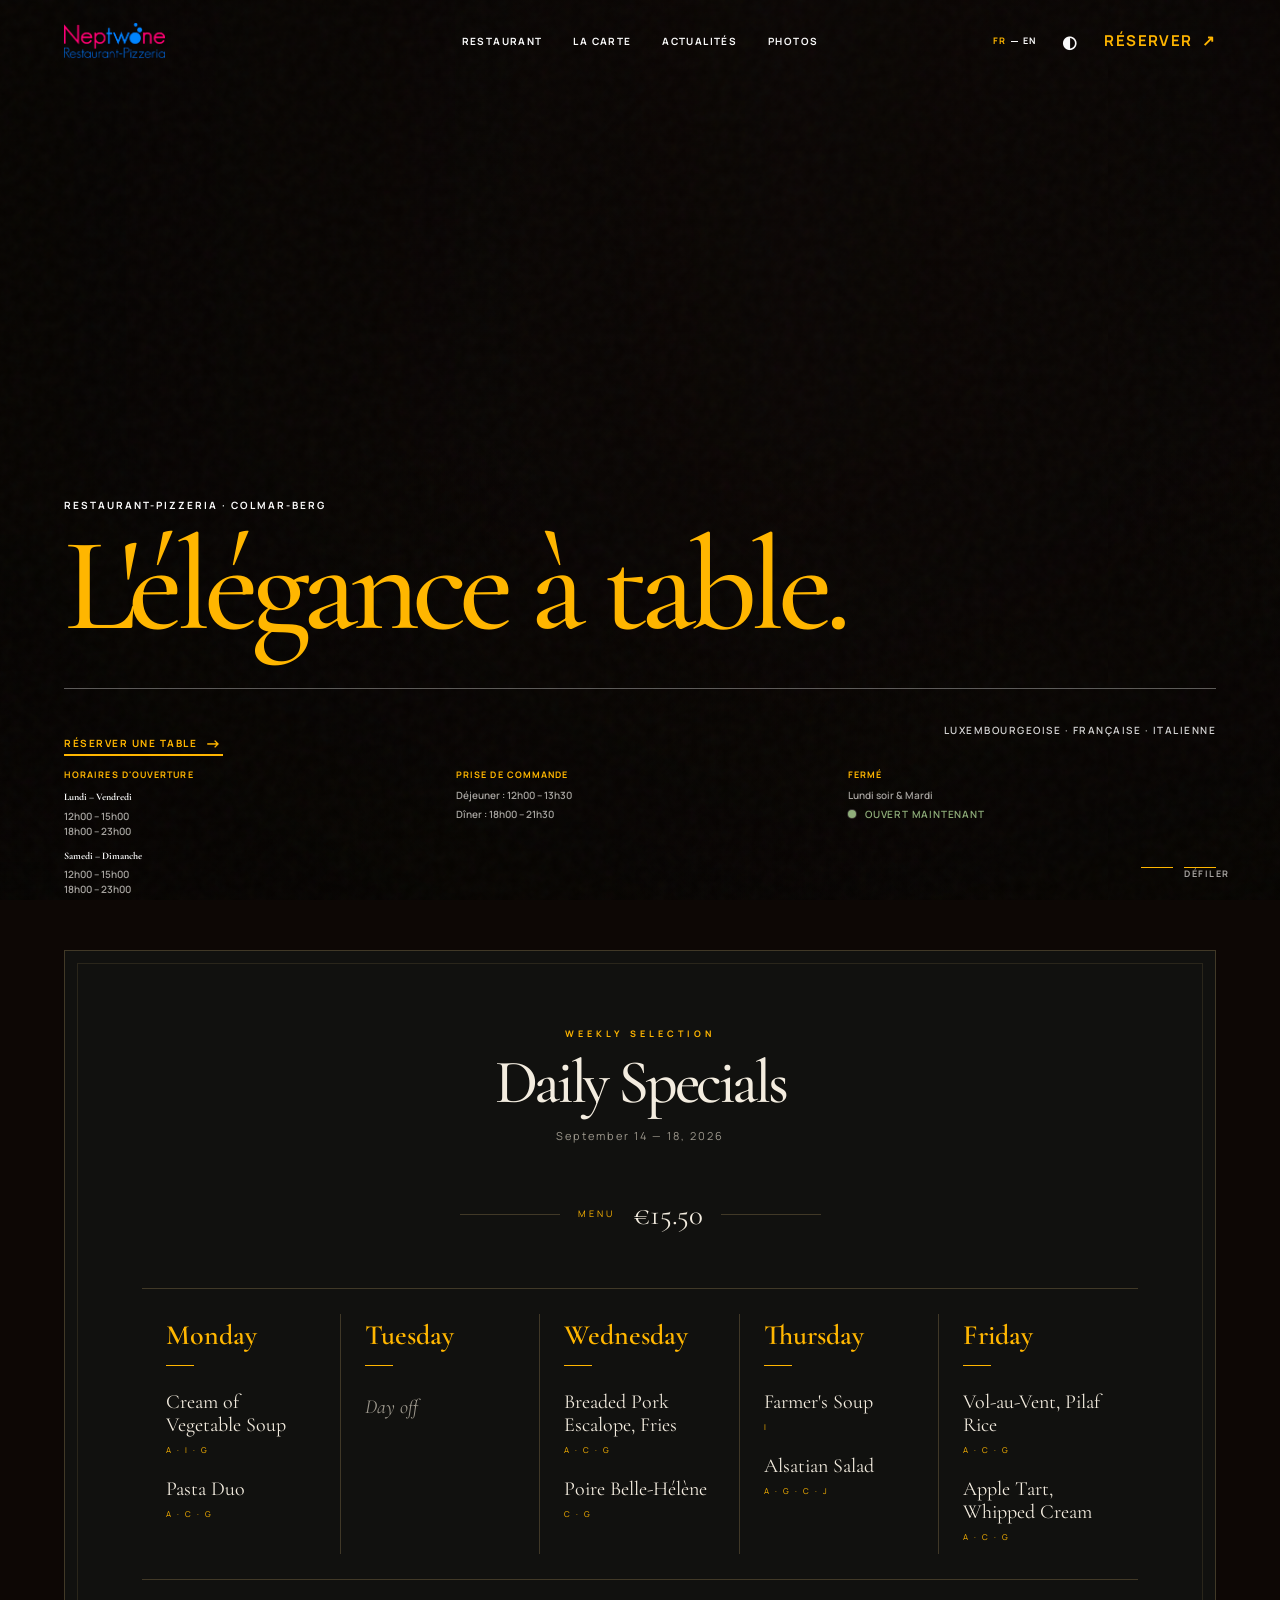
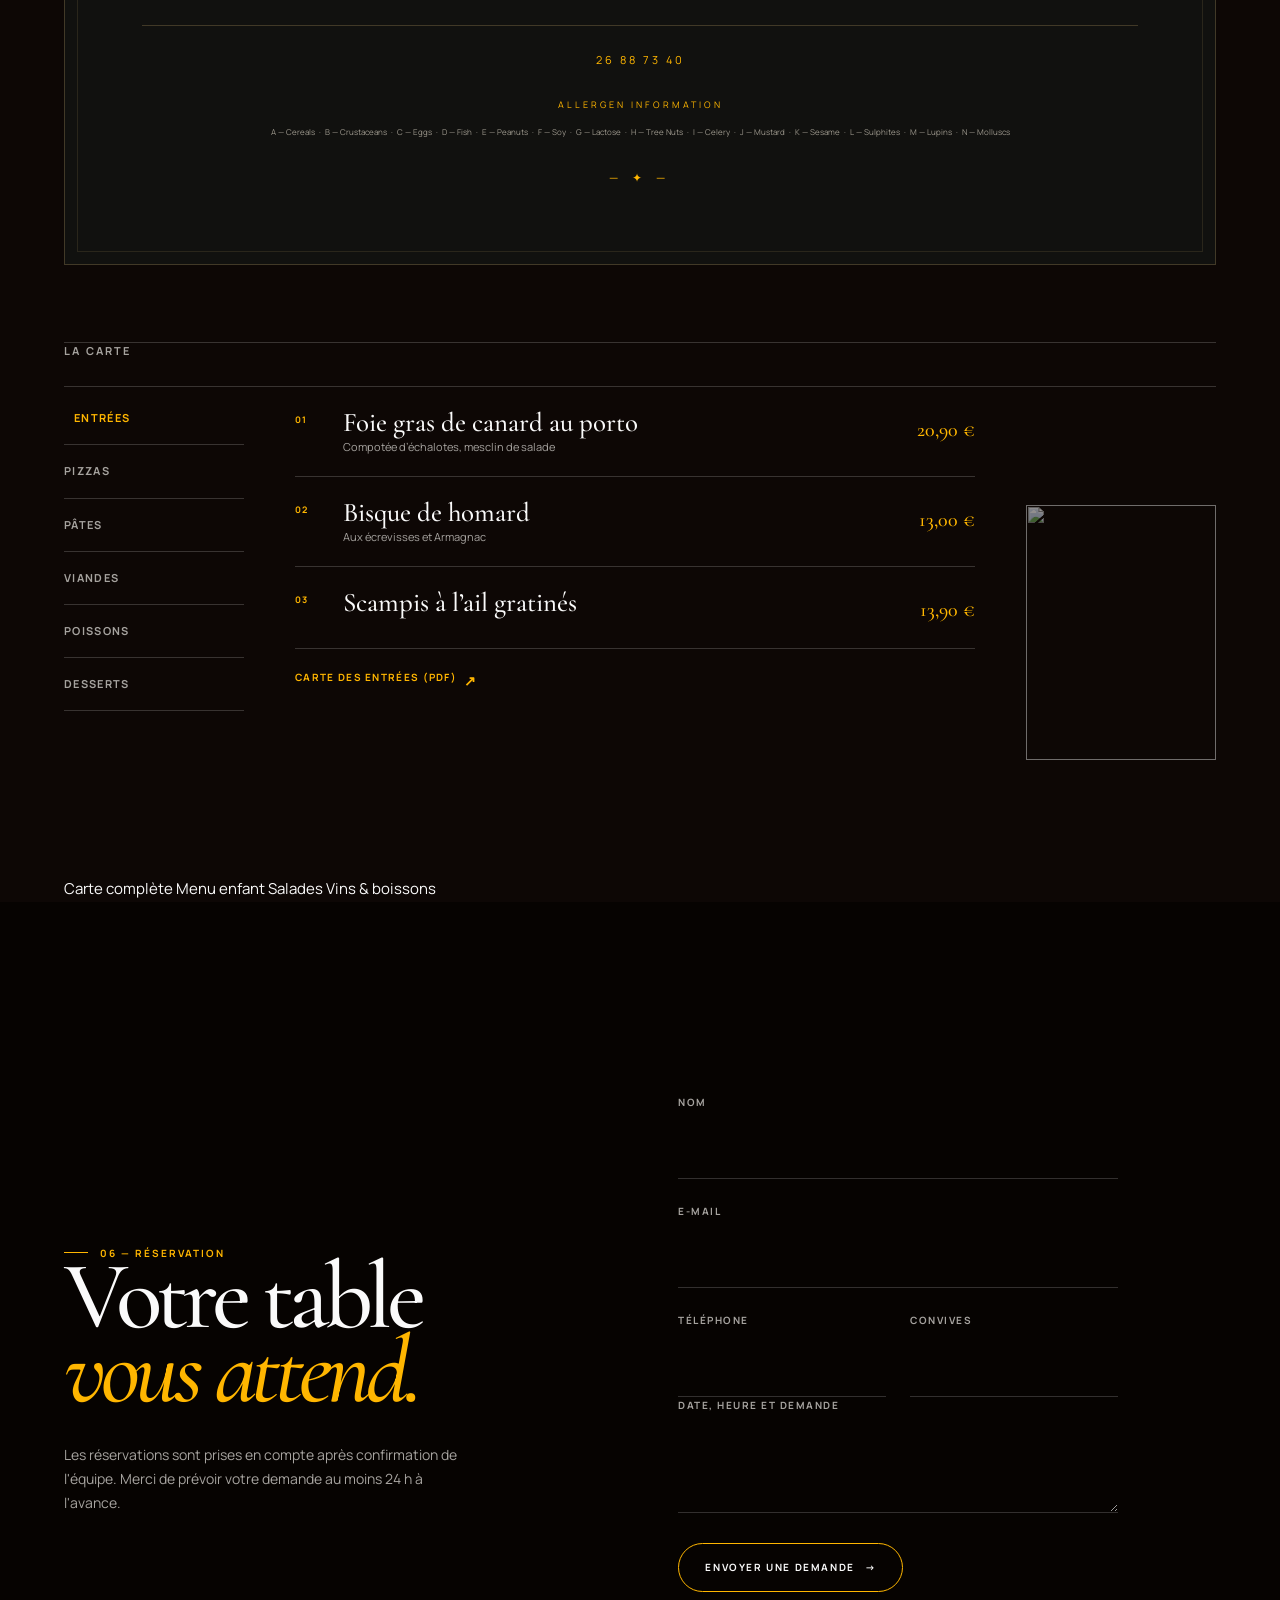
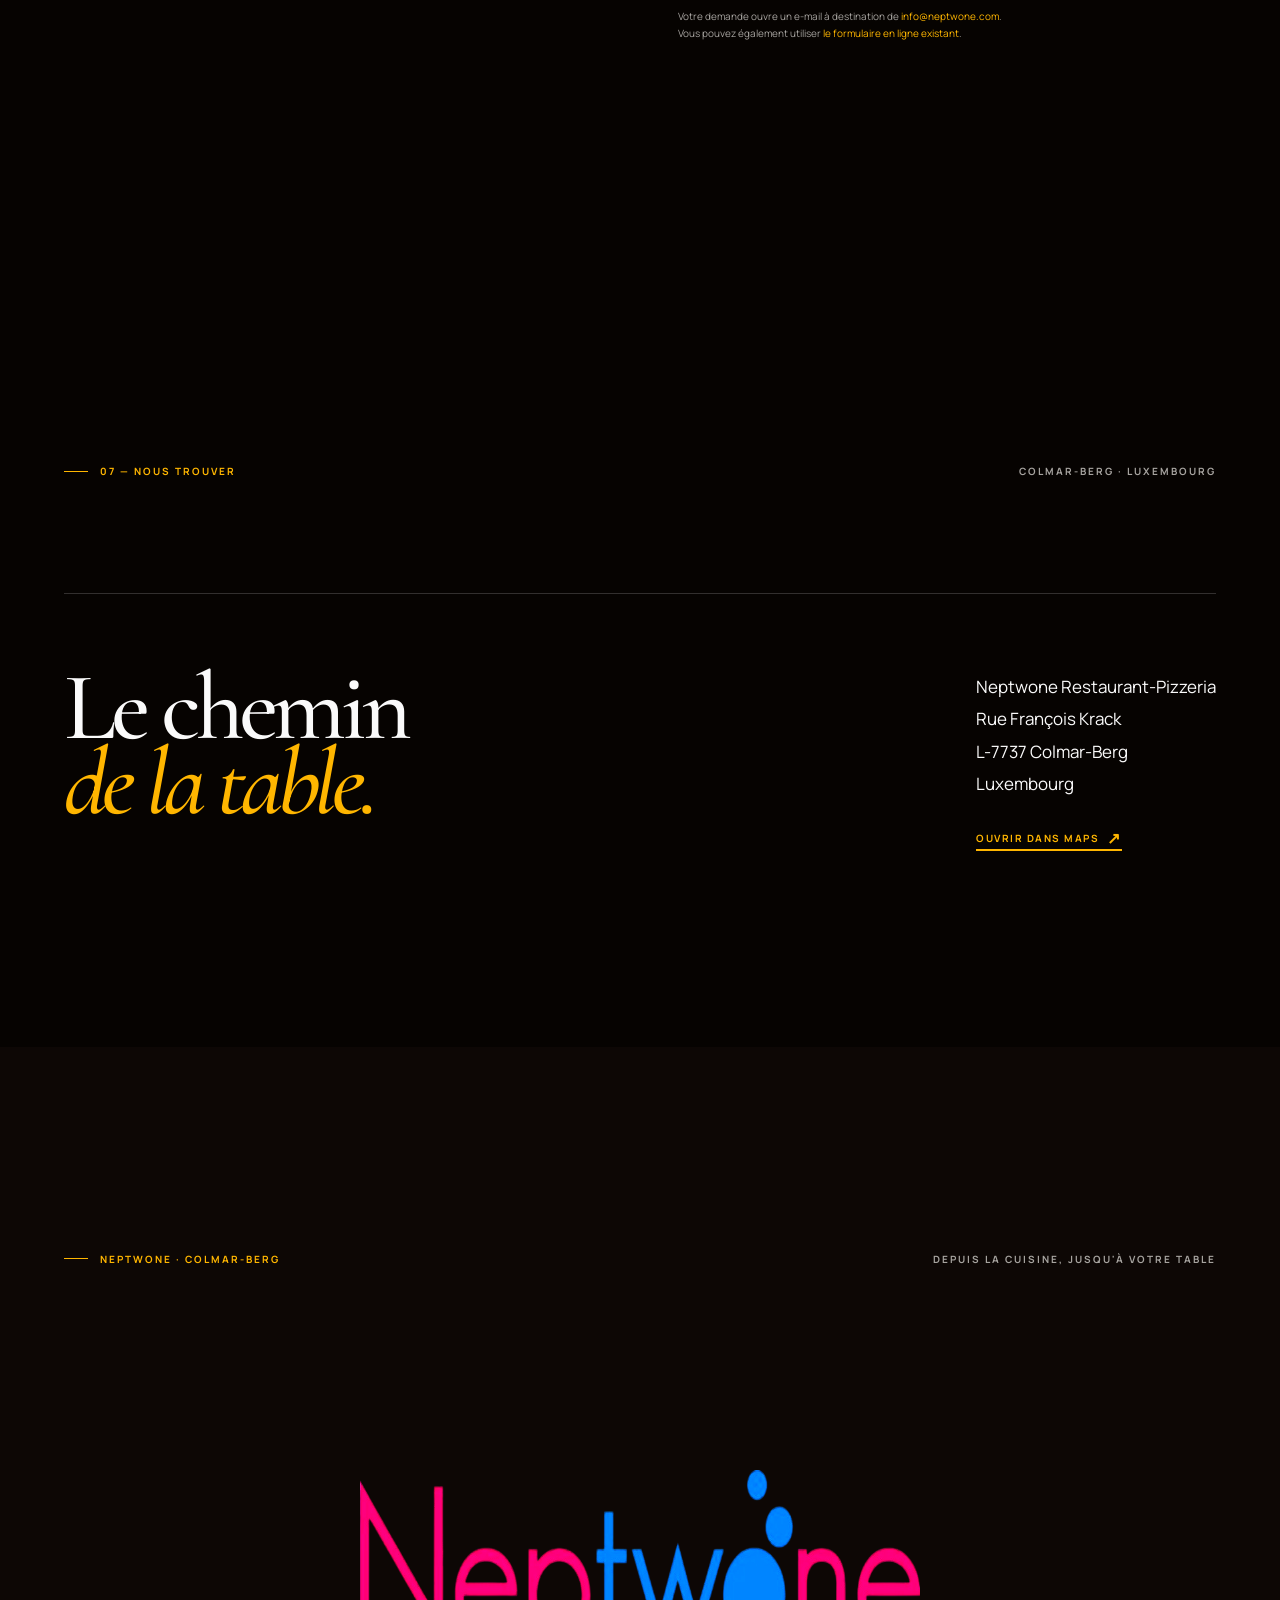
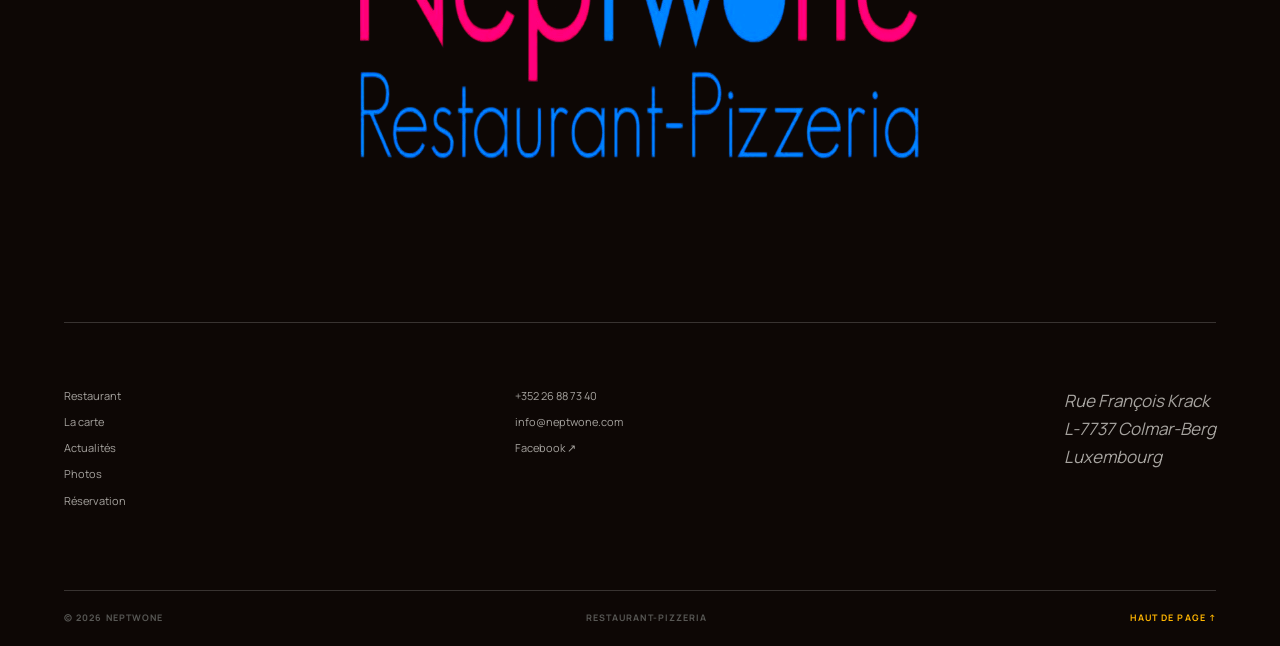
==== commit a5393710: "minor fixes in menu card" ====
--- a/index.html
+++ b/index.html
@@ -239,7 +239,6 @@
         <div class="menu-shell shell" data-reveal>
           <div class="menu-topline">
             <p class="overline" data-i18n="navMenu">La carte</p>
-            <p data-i18n="menuNote">Les plats et prix ci-dessous sont issus de la carte actuelle.</p>
           </div>
           <div class="menu-layout">
             <div class="menu-tabs" role="tablist" aria-label="Catégories de la carte">
--- a/styles.css
+++ b/styles.css
@@ -998,7 +998,6 @@
   }
 }
 .menu-shell {
-  padding-top: 40px;
   border-top: 1px solid var(--line);
 }
 .menu-topline {
@@ -1103,6 +1102,9 @@
   font-size: 20px;
   font-weight: 500;
   white-space: nowrap;
+}
+.menu-row-thumb {
+  display: none;
 }
 .menu-pdf {
   display: inline-flex;
@@ -1657,10 +1659,14 @@
     margin-top: 16px;
   }
   .menu-layout {
-    grid-template-columns: 155px minmax(0, 1fr);
+    grid-template-columns: 155px minmax(0, 1fr) clamp(140px, 18vw, 190px);
   }
   .menu-preview {
-    display: none;
+    display: block;
+    position: sticky;
+    top: 92px;
+    align-self: start;
+    height: 220px;
   }
   .actualites-heading {
     display: block;
@@ -1784,9 +1790,6 @@
   .daily-special {
     padding-bottom: 38px;
   }
-  .menu-shell {
-    padding-top: 25px;
-  }
   .menu-topline {
     display: block;
     padding-bottom: 20px;
@@ -1798,21 +1801,21 @@
   .menu-layout {
     display: block;
   }
+  .menu-preview {
+    display: none;
+  }
   .menu-tabs {
     display: flex;
-    overflow-x: auto;
+    flex-wrap: wrap;
     flex-direction: row;
-    gap: 24px;
+    gap: 4px 22px;
     border-bottom: 1px solid var(--line);
-    scrollbar-width: none;
-  }
-  .menu-tabs::-webkit-scrollbar {
-    display: none;
   }
   .menu-tab {
     flex: 0 0 auto;
+    width: auto;
     min-width: 0;
-    padding: 26px 0 14px;
+    padding: 18px 0 12px;
     border-bottom: 0;
     white-space: nowrap;
   }
@@ -1824,9 +1827,19 @@
     min-height: 0;
   }
   .menu-row {
-    grid-template-columns: 22px minmax(0, 1fr);
+    grid-template-columns: 22px minmax(0, 1fr) 46px;
+    grid-template-areas:
+      "index content thumb"
+      "index price thumb";
     gap: 10px;
     padding-block: 20px;
+  }
+  .menu-row > span {
+    grid-area: index;
+  }
+  .menu-row > div {
+    grid-area: content;
+    min-width: 0;
   }
   .menu-row:hover {
     padding-inline: 0;
@@ -1839,9 +1852,19 @@
     max-width: 250px;
   }
   .menu-row strong {
-    grid-column: 2;
+    grid-area: price;
     padding: 0;
     font-size: 19px;
+  }
+  .menu-row-thumb {
+    display: block;
+    grid-area: thumb;
+    align-self: center;
+    width: 42px;
+    height: 42px;
+    border: 1px solid var(--gold);
+    border-radius: 50%;
+    object-fit: cover;
   }
   .menu-library {
     flex-wrap: wrap;
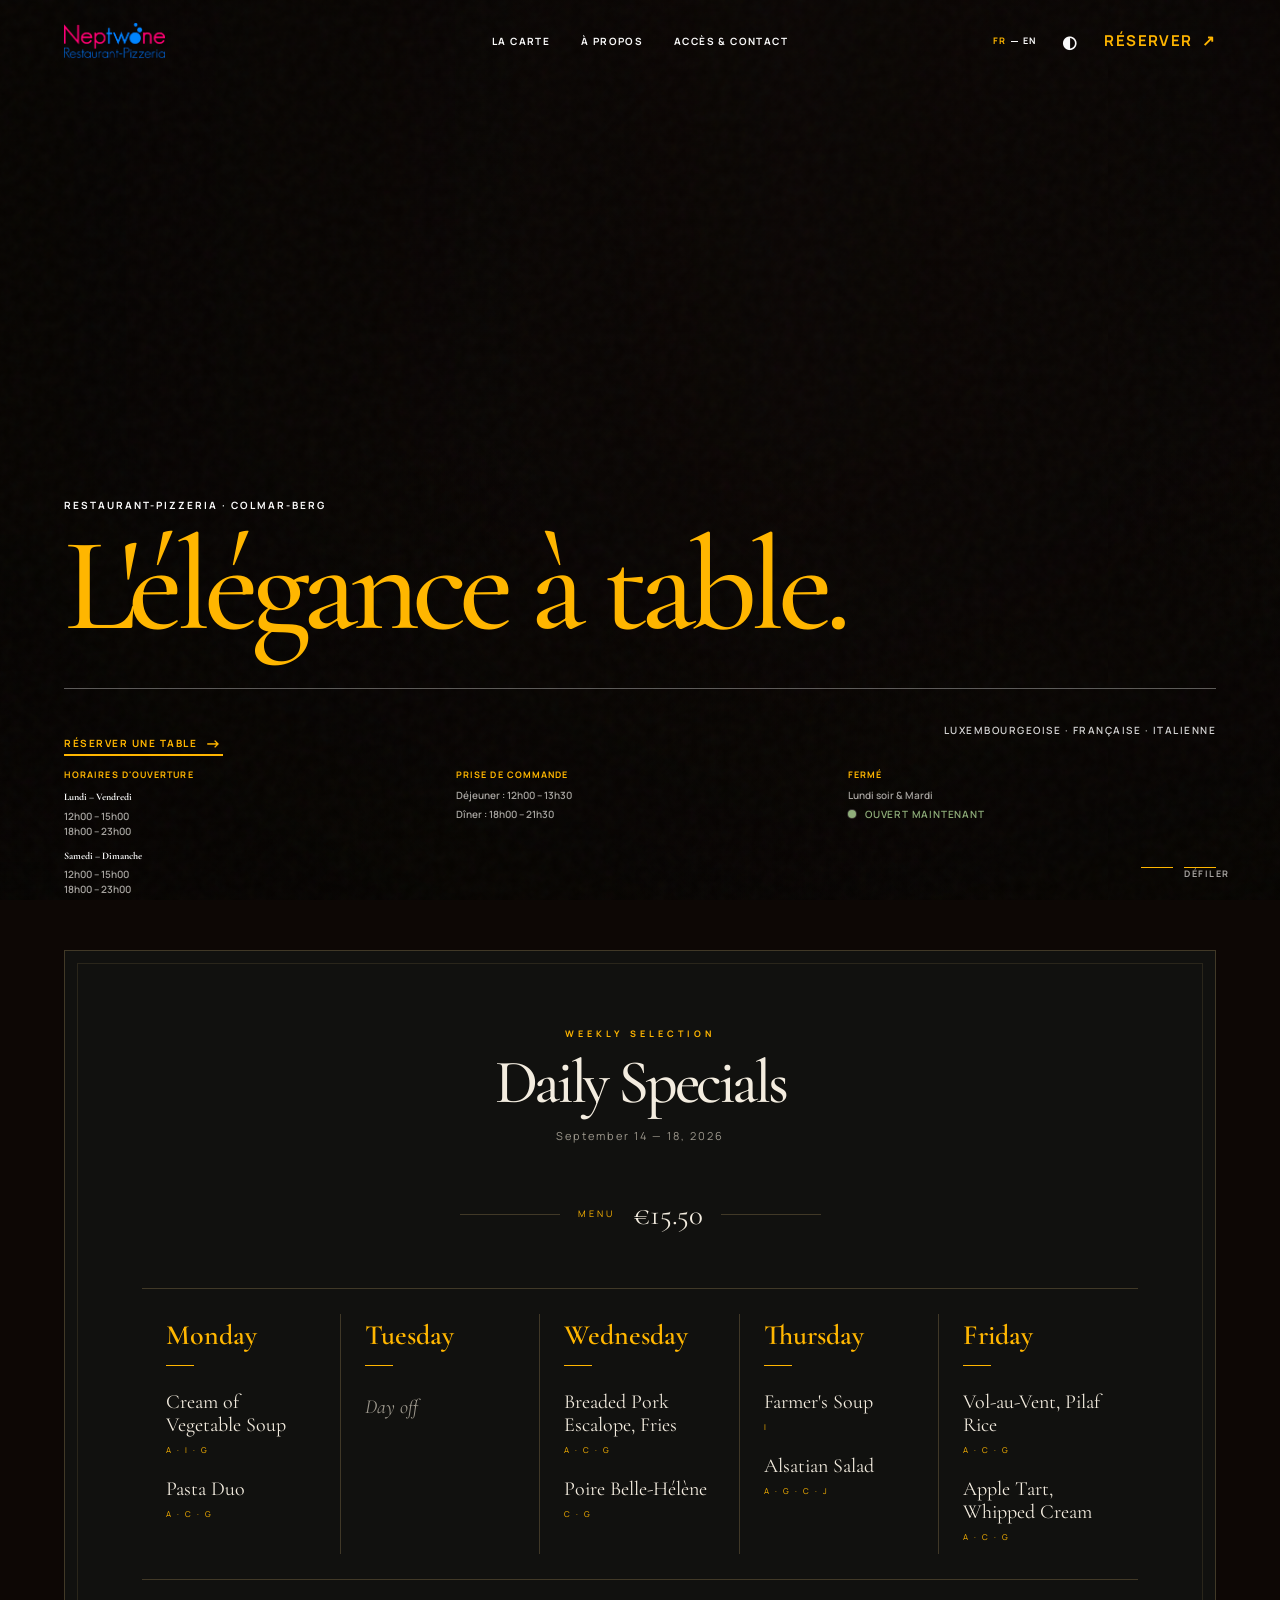
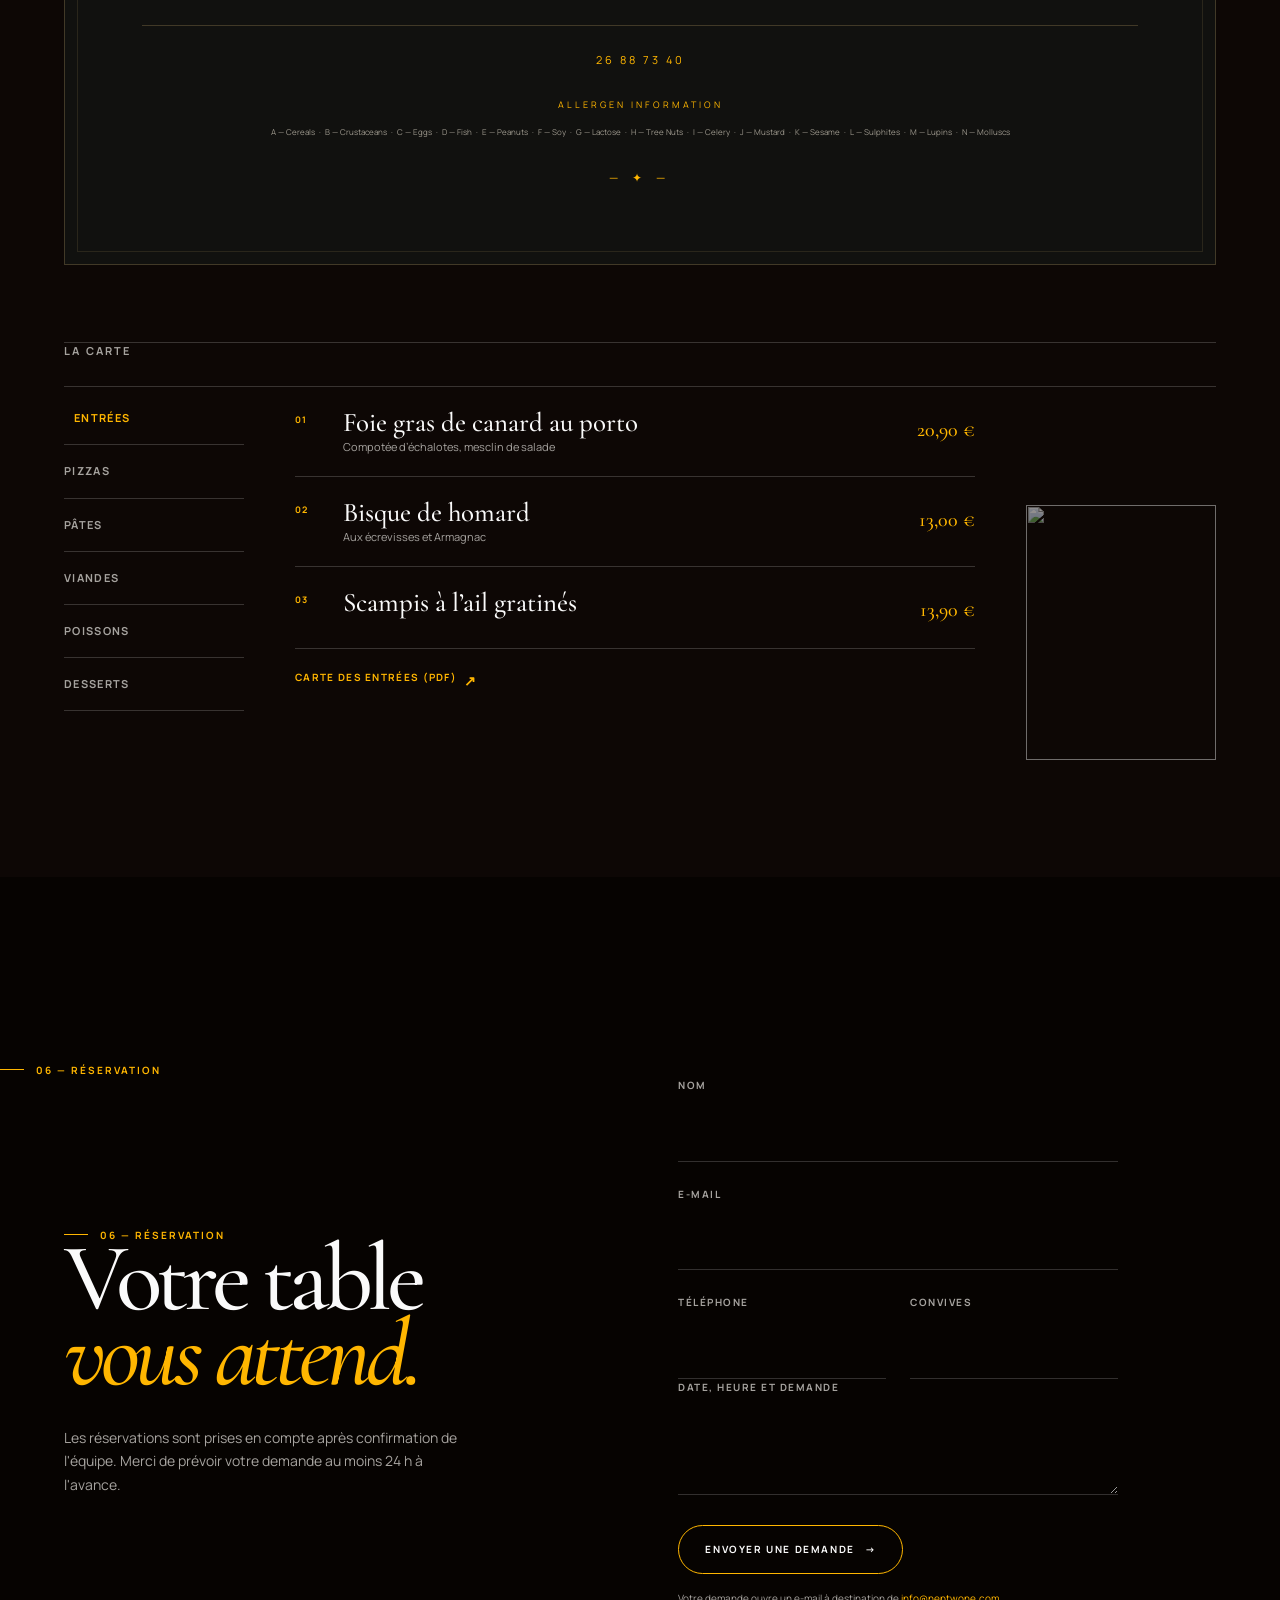
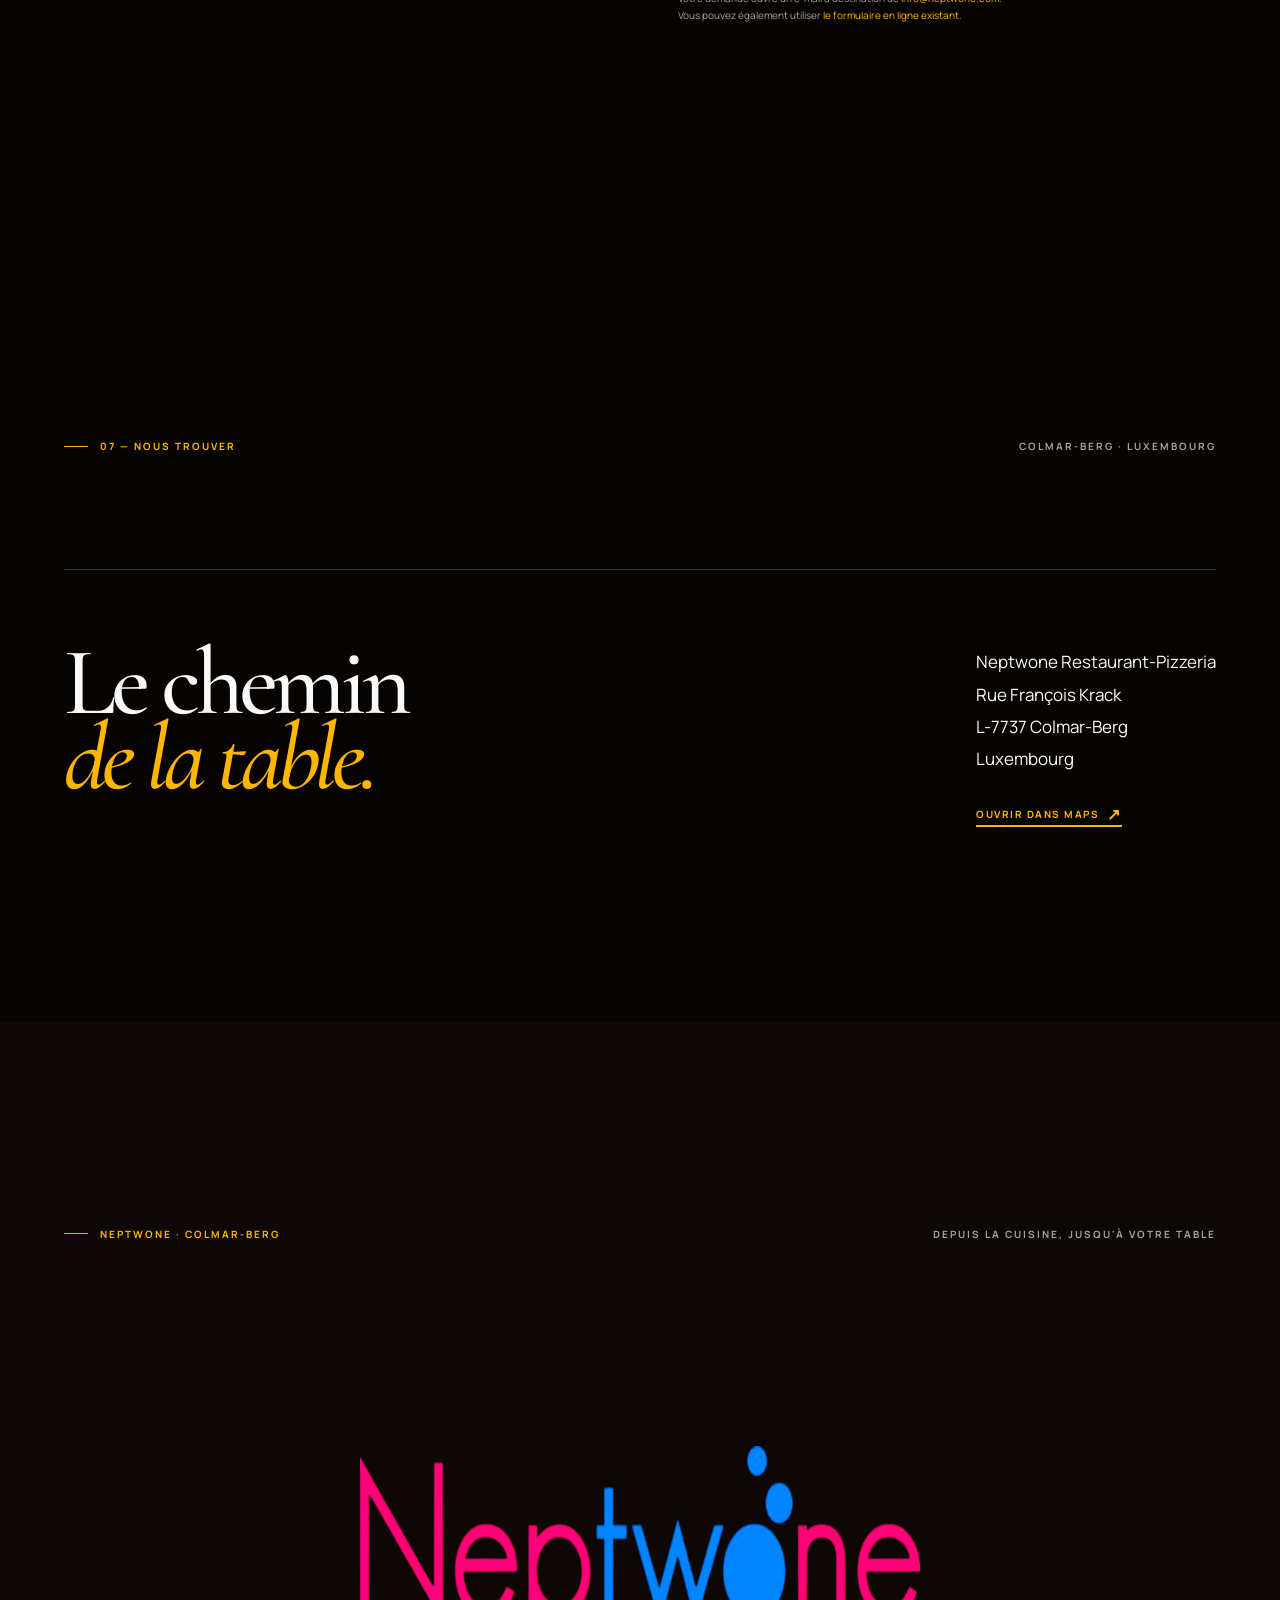
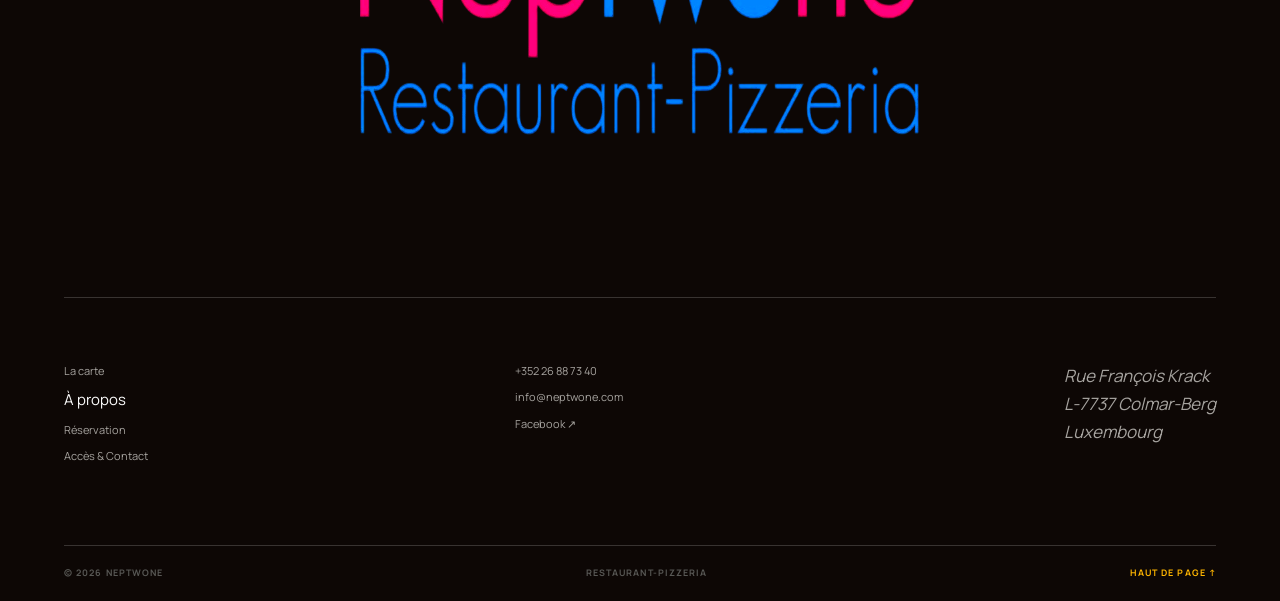
==== commit d26cc738: "minor fixes" ====
--- a/index.html
+++ b/index.html
@@ -49,7 +49,7 @@
     <script defer src="script.js"></script>
   </head>
   <body>
-    <a class="skip-link" href="#content">Aller au contenu</a>
+    <a class="skip-link" href="#content" data-i18n="skipLink">Aller au contenu</a>
     <div class="page-loader" aria-hidden="true">
       <span class="loader-name">NEPTWONE</span>
       <span class="loader-rule"></span>
@@ -60,35 +60,33 @@
         <img class="wordmark-logo" src="neptune-logo.png" alt="Neptwone" width="838" height="298" />
       </a>
       <nav class="desktop-nav" aria-label="Navigation principale" data-i18n-aria="desktopNavLabel">
-        <a href="#carte" data-i18n="navRestaurant">Restaurant</a>
         <a href="#carte" data-i18n="navMenu">La carte</a>
-        <a href="#actualites" data-i18n="navNews">Actualités</a>
-        <a href="#galerie" data-i18n="navPhotos">Photos</a>
+        <button class="nav-about-trigger" type="button" data-about-toggle data-i18n="navAbout">À propos</button>
+        <a href="#location" data-i18n="navLocation">Accès & Contact</a>
       </nav>
       <div class="header-actions">
         <button class="utility-button language-button" type="button" data-language-toggle aria-label="Switch to English"><span aria-hidden="true">FR</span><span class="utility-rule" aria-hidden="true"></span><span aria-hidden="true">EN</span></button>
         <button class="utility-button theme-button" type="button" data-theme-toggle aria-label="Passer au thème clair"><span class="theme-symbol theme-symbol--dark" aria-hidden="true">◐</span><span class="theme-symbol theme-symbol--light" aria-hidden="true">◒</span><span class="sr-only" data-i18n="themeDark">Thème sombre</span></button>
         <a class="reserve-header" href="#reservation"><span data-i18n="navReserve">Réserver</span> <span aria-hidden="true">↗</span></a>
       </div>
-      <button class="menu-toggle" type="button" aria-label="Ouvrir le menu" aria-expanded="false" aria-controls="mobile-menu" data-menu-toggle>
-        <span></span><span></span>
-      </button>
+      <div class="mobile-header-actions">
+        <button class="utility-button language-button" type="button" data-language-toggle aria-label="Switch to English"><span aria-hidden="true">FR</span><span class="utility-rule" aria-hidden="true"></span><span aria-hidden="true">EN</span></button>
+        <button class="utility-button theme-button" type="button" data-theme-toggle aria-label="Passer au thème clair"><span class="theme-symbol theme-symbol--dark" aria-hidden="true">◐</span><span class="theme-symbol theme-symbol--light" aria-hidden="true">◒</span></button>
+        <button class="menu-toggle" type="button" aria-label="Ouvrir le menu" aria-expanded="false" aria-controls="mobile-menu" data-menu-toggle data-i18n-aria="menuToggle">
+          <span></span><span></span>
+        </button>
+      </div>
     </header>
 
     <aside id="mobile-menu" class="mobile-menu" aria-hidden="true" inert data-mobile-menu>
-      <div class="mobile-menu-top"><span>NEPTWONE</span><span>01 / 01</span></div>
       <nav aria-label="Navigation mobile" data-i18n-aria="mobileNavLabel">
-        <a href="#carte" data-i18n="navRestaurantMobile">Le restaurant</a>
         <a href="#carte" data-i18n="navMenu">La carte</a>
-        <a href="#actualites" data-i18n="navNews">Actualités</a>
-        <a href="#galerie" data-i18n="navPhotos">Photos</a>
+        <button class="mobile-about-trigger" type="button" data-about-toggle data-i18n="navAbout">À propos</button>
+        <a href="#reservation" data-i18n="navReservation">Réservation</a>
+        <a href="#location" data-i18n="navLocation">Accès & Contact</a>
         <a class="mobile-reserve" href="#reservation"><span data-i18n="reserveTable">Réserver une table</span> <span>↗</span></a>
       </nav>
       <div class="mobile-menu-bottom"><a href="tel:+35226887340">+352 26 88 73 40</a><a href="mailto:info@neptwone.com">info@neptwone.com</a></div>
-      <div class="mobile-utilities" aria-label="Préférences">
-        <button class="utility-button language-button" type="button" data-language-toggle aria-label="Switch to English"><span aria-hidden="true">FR</span><span class="utility-rule" aria-hidden="true"></span><span aria-hidden="true">EN</span></button>
-        <button class="utility-button theme-button" type="button" data-theme-toggle aria-label="Passer au thème clair"><span class="theme-symbol theme-symbol--dark" aria-hidden="true">◐</span><span class="theme-symbol theme-symbol--light" aria-hidden="true">◒</span><span class="sr-only" data-i18n="themeDark">Thème sombre</span></button>
-      </div>
     </aside>
 
     <main id="content" tabindex="-1">
@@ -288,19 +286,15 @@
               </div>
             </div>
             <aside class="menu-preview" aria-hidden="true"><img id="menu-preview-image" data-asset="menuDish" alt="" src="https://impro.usercontent.one/appid/oneComWsb/domain/neptwone.com/media/neptwone.com/onewebmedia/IMG_8074.jpg?etag=%2231bd5-54b58459%22&amp;sourceContentType=image%2Fjpeg&amp;ignoreAspectRatio&amp;resize=900%2B600&amp;quality=88" /></aside>
-          </div>
-          <!-- <div class="menu-library"> -->
-            <span>Carte complète</span>
-            <a href="https://neptwone.com/onewebmedia/2-menu%20enfant2026.pdf" target="_blank" rel="noopener">Menu enfant</a>
-            <a href="https://neptwone.com/onewebmedia/4-salades2026.pdf" target="_blank" rel="noopener">Salades</a>
-            <a href="https://neptwone.com/onewebmedia/vinsetboissons2026-2.pdf" target="_blank" rel="noopener">Vins &amp; boissons</a>
-          </div>
+</div>
+        </div>
         </div>
       </section>
 
 
 
       <section id="reservation" class="reservation section" aria-labelledby="reservation-title">
+        <p class="section-index reservation-section-index" data-i18n="reservationIndex">Reservations</p>
         <div class="reservation-image image-reveal" data-reveal-image>
           <img data-asset="reservation" alt="Table dressée au restaurant Neptwone" loading="lazy" decoding="async" src="https://impro.usercontent.one/appid/oneComWsb/domain/neptwone.com/media/neptwone.com/onewebmedia/IMG_5453.jpg?etag=W%2F%2221279-57fc01ff%22&amp;sourceContentType=image%2Fjpeg&amp;ignoreAspectRatio&amp;resize=1800%2B1200&amp;quality=90" />
         </div>
@@ -325,7 +319,7 @@
         </div>
       </section>
 
-      <section class="location section shell" aria-labelledby="location-title">
+      <section id="location" class="location section shell" aria-labelledby="location-title">
         <div class="location-top" data-reveal><p class="section-index" data-i18n="locationIndex">07 — Nous trouver</p><p class="overline">Colmar-Berg · Luxembourg</p></div>
         <div class="location-grid">
           <h2 id="location-title" data-reveal><span data-i18n="locationHeadingOne">Le chemin</span><br /><em data-i18n="locationHeadingTwo">de la table.</em></h2>
@@ -337,11 +331,29 @@
       </section>
     </main>
 
+    <div class="about-panel" aria-hidden="true" data-about-panel>
+      <div class="about-panel-backdrop" data-about-close></div>
+      <div class="about-panel-content">
+        <button class="about-panel-close" type="button" data-about-close aria-label="Fermer">
+          <span aria-hidden="true">✕</span>
+        </button>
+        <p class="eyebrow" data-i18n="navAbout">À propos</p>
+        <h2 class="about-panel-title" data-i18n="aboutTitle">Convivialité & Plaisir</h2>
+        <div class="about-panel-body">
+          <p data-i18n="aboutParagraph1">Idéalement situé à proximité de Mersch et d'Ettelbruck, le Neptwone est facilement accessible grâce à la sortie d'autoroute en direction de Colmar-Berg.</p>
+          <p data-i18n="aboutParagraph2">Situé à l'étage du Centre de formation pour conducteurs, notre restaurant peut accueillir jusqu'à <strong>110 convives</strong>. Son intérieur contemporain, rehaussé de délicates touches de vert anis, offre une atmosphère chaleureuse, élégante et conviviale.</p>
+          <p data-i18n="aboutParagraph3">Sous la direction de <strong>Christophe Hueber</strong>, de son épouse <strong>Azra</strong> et de toute leur équipe, le Neptwone vous propose une cuisine <strong>luxembourgeoise, française et italienne</strong> de qualité. Les recettes traditionnelles sont revisitées avec créativité et évoluent au rythme des saisons.</p>
+          <p data-i18n="aboutParagraph4">Le Neptwone est également un lieu idéal pour vos <strong>repas de famille, repas d'entreprise, banquets, réceptions et événements privés ou professionnels</strong>.</p>
+        </div>
+        <a class="text-link about-panel-cta" href="#reservation"><span data-i18n="reserveTable">Réserver une table</span> <span>→</span></a>
+      </div>
+    </div>
+
     <footer class="site-footer">
       <div class="shell footer-top"><p class="section-index">Neptwone · Colmar-Berg</p><p class="overline" data-i18n="footerLine">Depuis la cuisine, jusqu'à votre table</p></div>
       <div class="shell footer-brand"><img class="footer-brand-logo" src="neptune-logo.png" alt="Neptwone" width="838" height="298" /></div>
       <div class="shell footer-grid">
-        <nav aria-label="Navigation du pied de page"><a href="#carte" data-i18n="navRestaurant">Restaurant</a><a href="#carte" data-i18n="navMenu">La carte</a><a href="#actualites" data-i18n="navNews">Actualités</a><a href="#galerie" data-i18n="navPhotos">Photos</a><a href="#reservation" data-i18n="navReservation">Réservation</a></nav>
+        <nav aria-label="Navigation du pied de page"><a href="#carte" data-i18n="navMenu">La carte</a><button class="footer-about-trigger" type="button" data-about-toggle data-i18n="navAbout">À propos</button><a href="#reservation" data-i18n="navReservation">Réservation</a><a href="#location" data-i18n="navLocation">Accès & Contact</a></nav>
         <div><a href="tel:+35226887340">+352 26 88 73 40</a><a href="mailto:info@neptwone.com">info@neptwone.com</a><a href="https://www.facebook.com/neptwone" target="_blank" rel="noopener">Facebook ↗</a></div>
         <address>Rue François Krack<br />L-7737 Colmar-Berg<br />Luxembourg</address>
       </div>
--- a/styles.css
+++ b/styles.css
@@ -178,6 +178,10 @@
   to {
     width: 100%;
   }
+}
+
+.mobile-header-actions {
+  display: none;
 }
 
 .site-header {
@@ -348,11 +352,34 @@
   height: 100dvh;
   flex-direction: column;
   justify-content: space-between;
-  padding: 100px 7vw 34px;
+  padding: calc(80px + env(safe-area-inset-top, 0px)) 7vw calc(30px + env(safe-area-inset-bottom, 0px));
   background: var(--coffee);
   clip-path: inset(0 0 100% 0);
   pointer-events: none;
   transition: clip-path 0.8s var(--ease);
+  overflow-y: auto;
+  -webkit-overflow-scrolling: touch;
+}
+
+@media (max-height: 520px) {
+  .mobile-menu nav {
+    margin-block: 20px;
+  }
+  .mobile-menu nav a {
+    font-size: 28px !important;
+  }
+  .mobile-menu .mobile-reserve {
+    font-size: 24px !important;
+    margin-top: 10px;
+  }
+}
+@media (max-width: 360px) {
+  .mobile-menu nav a {
+    font-size: clamp(32px, 9vw, 42px);
+  }
+  .mobile-menu .mobile-reserve {
+    font-size: clamp(24px, 7vw, 32px);
+  }
 }
 .mobile-menu.is-open {
   clip-path: inset(0);
@@ -363,11 +390,12 @@
   display: flex;
   justify-content: space-between;
   color: var(--muted);
-  font-size: 9px;
+}
+  /* font-size: 9px;
   font-weight: 700;
   letter-spacing: 0.16em;
   text-transform: uppercase;
-}
+} */
 .mobile-menu nav {
   display: grid;
   gap: 7px;
@@ -1554,6 +1582,12 @@
 html[data-theme="light"] .site-header:not(.is-scrolled) {
   color: #fafafa;
 }
+html[data-theme="light"] .site-header:not(.is-scrolled) .menu-toggle span {
+  background: #fafafa;
+}
+html[data-theme="light"] .site-header:not(.is-scrolled) .utility-button {
+  color: #fafafa;
+}
 html[data-theme="light"] .site-header.is-scrolled {
   background: rgba(245, 241, 233, 0.88);
 }
@@ -1618,20 +1652,43 @@
 
 @media (max-width: 1024px) {
   .site-header {
+    display: flex;
+    justify-content: space-between;
+    align-items: center;
     height: 72px;
-    grid-template-columns: 1fr auto;
+    padding: env(safe-area-inset-top, 0px) max(5vw, 24px) 0;
+  }
+  .site-header.is-scrolled {
+    height: 65px;
   }
   .desktop-nav,
   .header-actions {
     display: none;
   }
+  .reservation-section-index {
+    display: none;
+  }
+  .mobile-header-actions {
+    display: flex;
+    align-items: center;
+    gap: 12px;
+  }
+  .mobile-header-actions .utility-button,
+  .menu-toggle {
+    min-width: 44px;
+    min-height: 44px;
+    display: inline-flex;
+    align-items: center;
+    justify-content: center;
+  }
   .menu-toggle {
     display: grid;
-    width: 30px;
-    min-height: 44px;
+    width: 44px;
     align-content: center;
-    justify-items: end;
+    justify-items: center;
     gap: 7px;
+    margin: 0;
+    padding: 0;
   }
   .menu-toggle span {
     display: block;
@@ -1668,6 +1725,38 @@
     align-self: start;
     height: 220px;
   }
+  .menu-tabs {
+    display: grid;
+    grid-template-columns: repeat(3, 1fr);
+    grid-template-rows: repeat(2, auto);
+    gap: 0.6rem;
+    width: 100%;
+    border-bottom: 1px solid var(--line);
+  }
+  .menu-tab {
+    width: 100%;
+    min-width: 0;
+    min-height: 44px;
+    padding: 0.75rem 0.5rem;
+    display: flex;
+    align-items: center;
+    justify-content: center;
+    text-align: center;
+    border: 0;
+    background: transparent;
+    color: var(--muted);
+    cursor: pointer;
+    font-size: 11px;
+    font-weight: 700;
+    letter-spacing: 0.12em;
+    text-transform: uppercase;
+    white-space: nowrap;
+    transition: color 0.25s;
+  }
+  .menu-tab:hover,
+  .menu-tab.is-active {
+    color: var(--gold);
+  }
   .actualites-heading {
     display: block;
     padding-bottom: 44px;
@@ -1699,7 +1788,13 @@
   }
   .site-header {
     height: 65px;
-    padding: 0 6vw;
+    padding: env(safe-area-inset-top, 0px) 6vw 0;
+  }
+  .site-header.is-scrolled {
+    height: 60px;
+  }
+  .mobile-header-actions {
+    gap: 12px;
   }
   .wordmark {
     font-size: 14px;
@@ -1805,23 +1900,32 @@
     display: none;
   }
   .menu-tabs {
+    display: grid;
+    grid-template-columns: repeat(3, minmax(0, 1fr));
+    gap: 8px;
+    border-bottom: 1px solid var(--line);
+  }
+  .menu-tab {
+    width: 100%;
+    min-height: 44px;
+    padding: 0.75rem 0.5rem;
     display: flex;
-    flex-wrap: wrap;
-    flex-direction: row;
-    gap: 4px 22px;
-    border-bottom: 1px solid var(--line);
-  }
-  .menu-tab {
-    flex: 0 0 auto;
-    width: auto;
-    min-width: 0;
-    padding: 18px 0 12px;
-    border-bottom: 0;
+    align-items: center;
+    justify-content: center;
+    text-align: center;
+    border: 0;
+    background: transparent;
+    color: var(--muted);
+    cursor: pointer;
+    font-size: 11px;
+    font-weight: 700;
+    letter-spacing: 0.12em;
+    text-transform: uppercase;
     white-space: nowrap;
   }
   .menu-tab:hover,
   .menu-tab.is-active {
-    padding-left: 0;
+    color: var(--gold);
   }
   .menu-panels {
     min-height: 0;
@@ -1877,7 +1981,7 @@
   }
   .reservation {
     min-height: 0;
-    padding-block: 102px;
+    padding-block: 5px;
   }
   .reservation-image {
     height: 100%;
@@ -1958,8 +2062,6 @@
     min-height: 40px;
     margin-top: 6px;
   }
-    margin-top: 20px;
-  }
   .actualites {
     padding-block: 90px;
   }
@@ -2017,7 +2119,220 @@
   .gallery-item + .gallery-item {
     margin-top: 18px;
   }
+}
 
+/* ──────────────────────────────────────
+   ABOUT-TRIGGER BUTTONS (nav / footer)
+────────────────────────────────────── */
+.nav-about-trigger,
+.footer-about-trigger {
+  position: relative;
+  font-size: 10px;
+  font-weight: 700;
+  letter-spacing: 0.14em;
+  text-transform: uppercase;
+  background: transparent;
+  border: 0;
+  padding: 0;
+  color: inherit;
+  cursor: pointer;
+  font-family: var(--sans);
+}
+.nav-about-trigger::after {
+  position: absolute;
+  right: 0;
+  bottom: -6px;
+  left: 0;
+  height: 1px;
+  background: var(--gold);
+  content: "";
+  transform: scaleX(0);
+  transition: transform 0.35s var(--ease);
+}
+.nav-about-trigger:hover::after {
+  transform: scaleX(1);
+}
+.footer-about-trigger {
+  display: block;
+  font-size: inherit;
+  font-weight: inherit;
+  letter-spacing: inherit;
+  text-transform: none;
+  font-family: inherit;
+  color: inherit;
+  text-align: left;
+}
+.footer-about-trigger:hover {
+  color: var(--gold);
+}
+.mobile-about-trigger {
+  width: fit-content;
+  font-family: var(--serif);
+  font-size: clamp(42px, 10vw, 72px);
+  line-height: 1;
+  background: transparent;
+  border: 0;
+  padding: 0;
+  color: inherit;
+  cursor: pointer;
+  text-align: left;
+  transform: translateY(22px);
+  opacity: 0;
+  transition:
+    opacity 0.45s var(--ease),
+    transform 0.55s var(--ease),
+    color 0.25s;
+}
+.mobile-menu.is-open .mobile-about-trigger {
+  transform: translateY(0);
+  opacity: 1;
+}
+.mobile-about-trigger:hover {
+  color: var(--gold);
+}
+
+/* ──────────────────────────────────────
+   À PROPOS OVERLAY PANEL
+────────────────────────────────────── */
+.about-panel {
+  position: fixed;
+  z-index: 50;
+  inset: 0;
+  display: flex;
+  align-items: center;
+  justify-content: flex-end;
+  pointer-events: none;
+  opacity: 0;
+  transition: opacity 0.5s var(--ease);
+}
+.about-panel.is-open {
+  pointer-events: auto;
+  opacity: 1;
+}
+.about-panel-backdrop {
+  position: absolute;
+  inset: 0;
+  background: rgba(6, 3, 1, 0.72);
+  backdrop-filter: blur(6px);
+  -webkit-backdrop-filter: blur(6px);
+}
+.about-panel-content {
+  position: relative;
+  z-index: 1;
+  width: min(580px, 92vw);
+  max-height: 100dvh;
+  overflow-y: auto;
+  -webkit-overflow-scrolling: touch;
+  background: var(--coffee);
+  border-left: 1px solid var(--line);
+  padding: clamp(40px, 6vw, 72px) clamp(28px, 5vw, 56px);
+  transform: translateX(100%);
+  transition: transform 0.6s var(--ease);
+}
+.about-panel.is-open .about-panel-content {
+  transform: translateX(0);
+}
+.about-panel-close {
+  position: absolute;
+  top: clamp(20px, 3vw, 36px);
+  right: clamp(20px, 3vw, 36px);
+  display: flex;
+  align-items: center;
+  justify-content: center;
+  width: 44px;
+  height: 44px;
+  background: transparent;
+  border: 1px solid var(--line);
+  color: var(--ivory);
+  font-size: 18px;
+  cursor: pointer;
+  transition: color 0.25s, border-color 0.25s;
+}
+.about-panel-close:hover {
+  color: var(--gold);
+  border-color: var(--gold);
+}
+.about-panel-content .eyebrow {
+  font-size: 10px;
+  font-weight: 700;
+  letter-spacing: 0.16em;
+  text-transform: uppercase;
+  color: var(--muted);
+  margin-bottom: 16px;
+}
+.about-panel-title {
+  font-family: var(--serif);
+  font-size: clamp(36px, 6vw, 52px);
+  font-weight: 400;
+  line-height: 1.1;
+  margin: 0 0 32px;
+}
+.about-panel-body {
+  display: grid;
+  gap: 20px;
+}
+.about-panel-body p {
+  font-size: 15px;
+  line-height: 1.7;
+  color: var(--muted);
+}
+.about-panel-body strong {
+  color: var(--ivory);
+  font-weight: 600;
+}
+.about-panel-cta {
+  display: inline-flex;
+  align-items: center;
+  gap: 8px;
+  margin-top: 36px;
+  color: var(--gold);
+  font-size: 11px;
+  font-weight: 700;
+  letter-spacing: 0.12em;
+  text-transform: uppercase;
+}
+.about-panel-cta span:last-child {
+  transition: transform 0.3s var(--ease);
+}
+.about-panel-cta:hover span:last-child {
+  transform: translateX(5px);
+}
+
+/* Light theme adjustments */
+html[data-theme="light"] .about-panel-backdrop {
+  background: rgba(245, 241, 233, 0.72);
+}
+html[data-theme="light"] .about-panel-content {
+  background: var(--espresso);
+}
+
+/* Mobile adjustments for about panel */
+@media (max-width: 720px) {
+  .about-panel-content {
+    width: 100vw;
+    padding: calc(24px + env(safe-area-inset-top, 0px)) 7vw calc(32px + env(safe-area-inset-bottom, 0px));
+  }
+  .about-panel-title {
+    font-size: clamp(30px, 8vw, 42px);
+  }
+  .about-panel-body p {
+    font-size: 14px;
+    line-height: 1.65;
+  }
+  .mobile-about-trigger {
+    font-size: clamp(42px, 10vw, 72px);
+  }
+}
+@media (max-width: 360px) {
+  .mobile-about-trigger {
+    font-size: clamp(32px, 9vw, 42px);
+  }
+}
+@media (max-height: 520px) {
+  .mobile-about-trigger {
+    font-size: 28px !important;
+  }
+}
 
 @media (prefers-reduced-motion: reduce) {
   html {
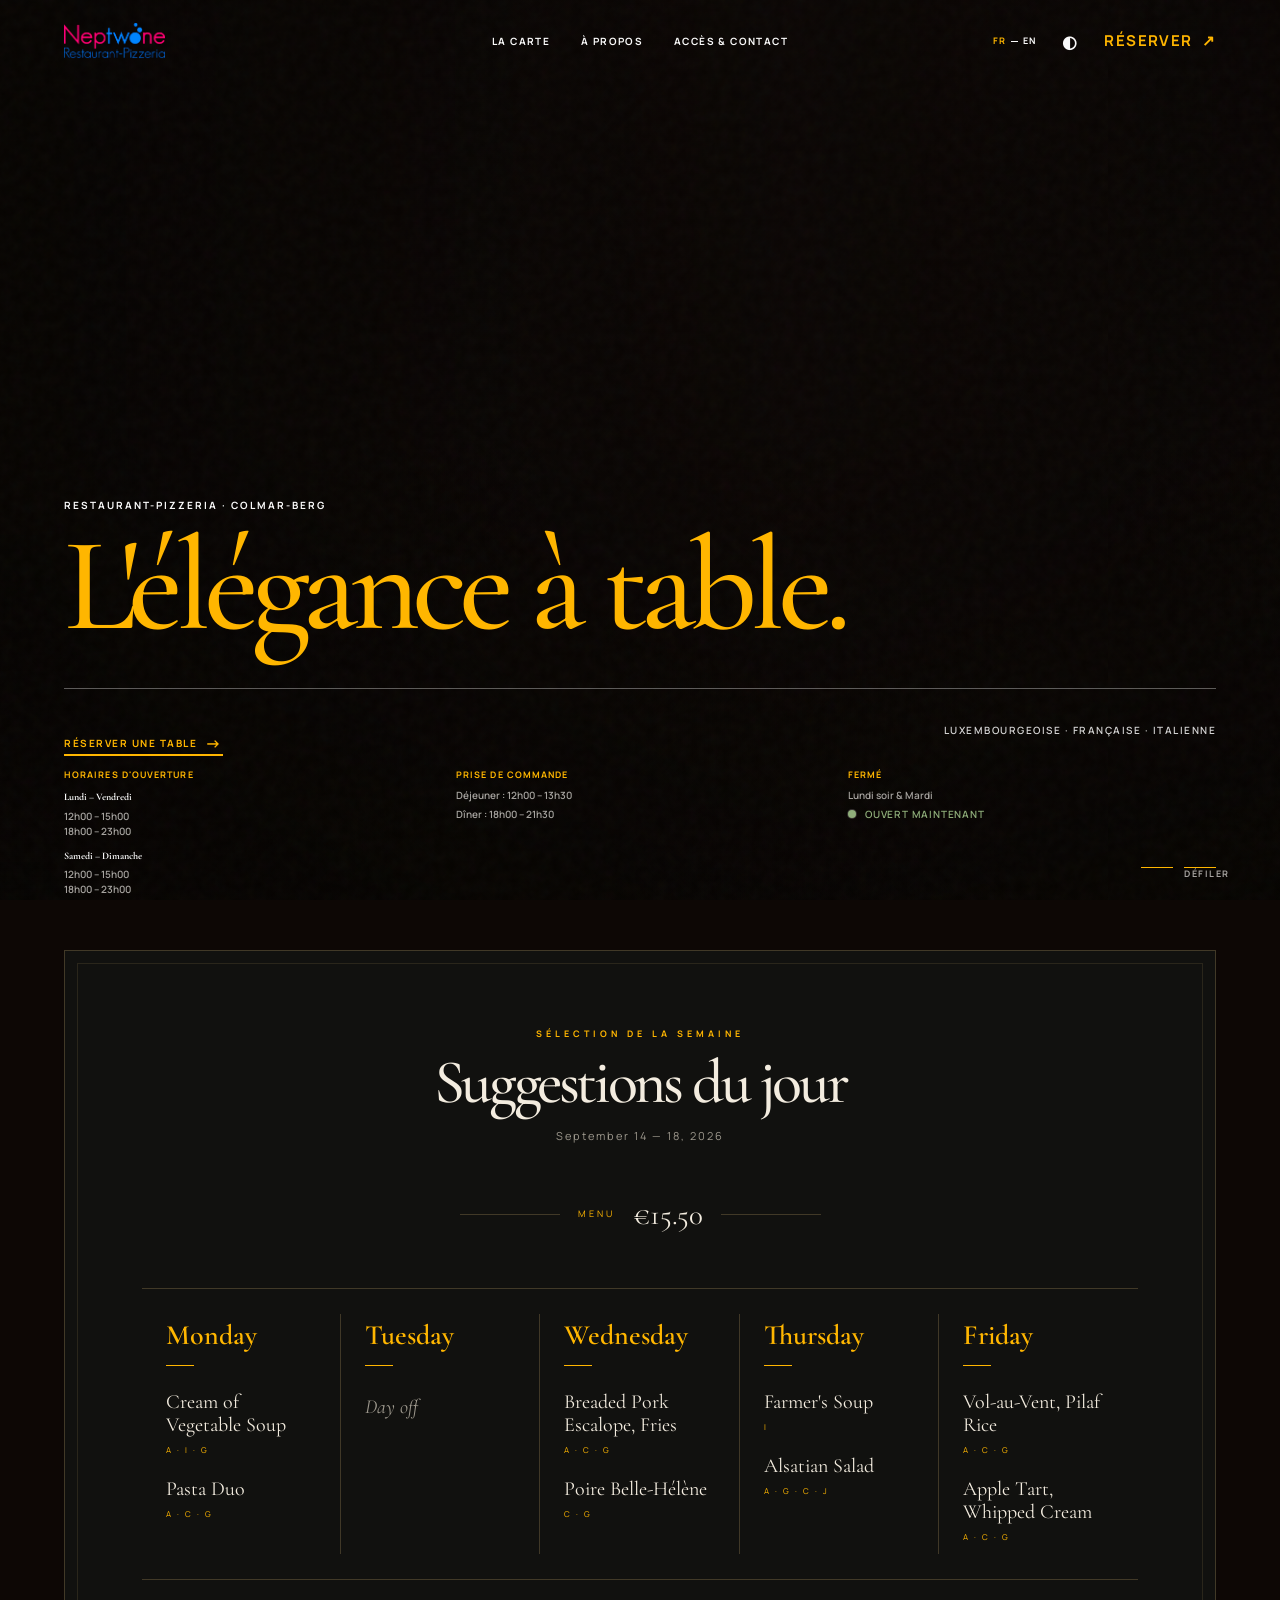
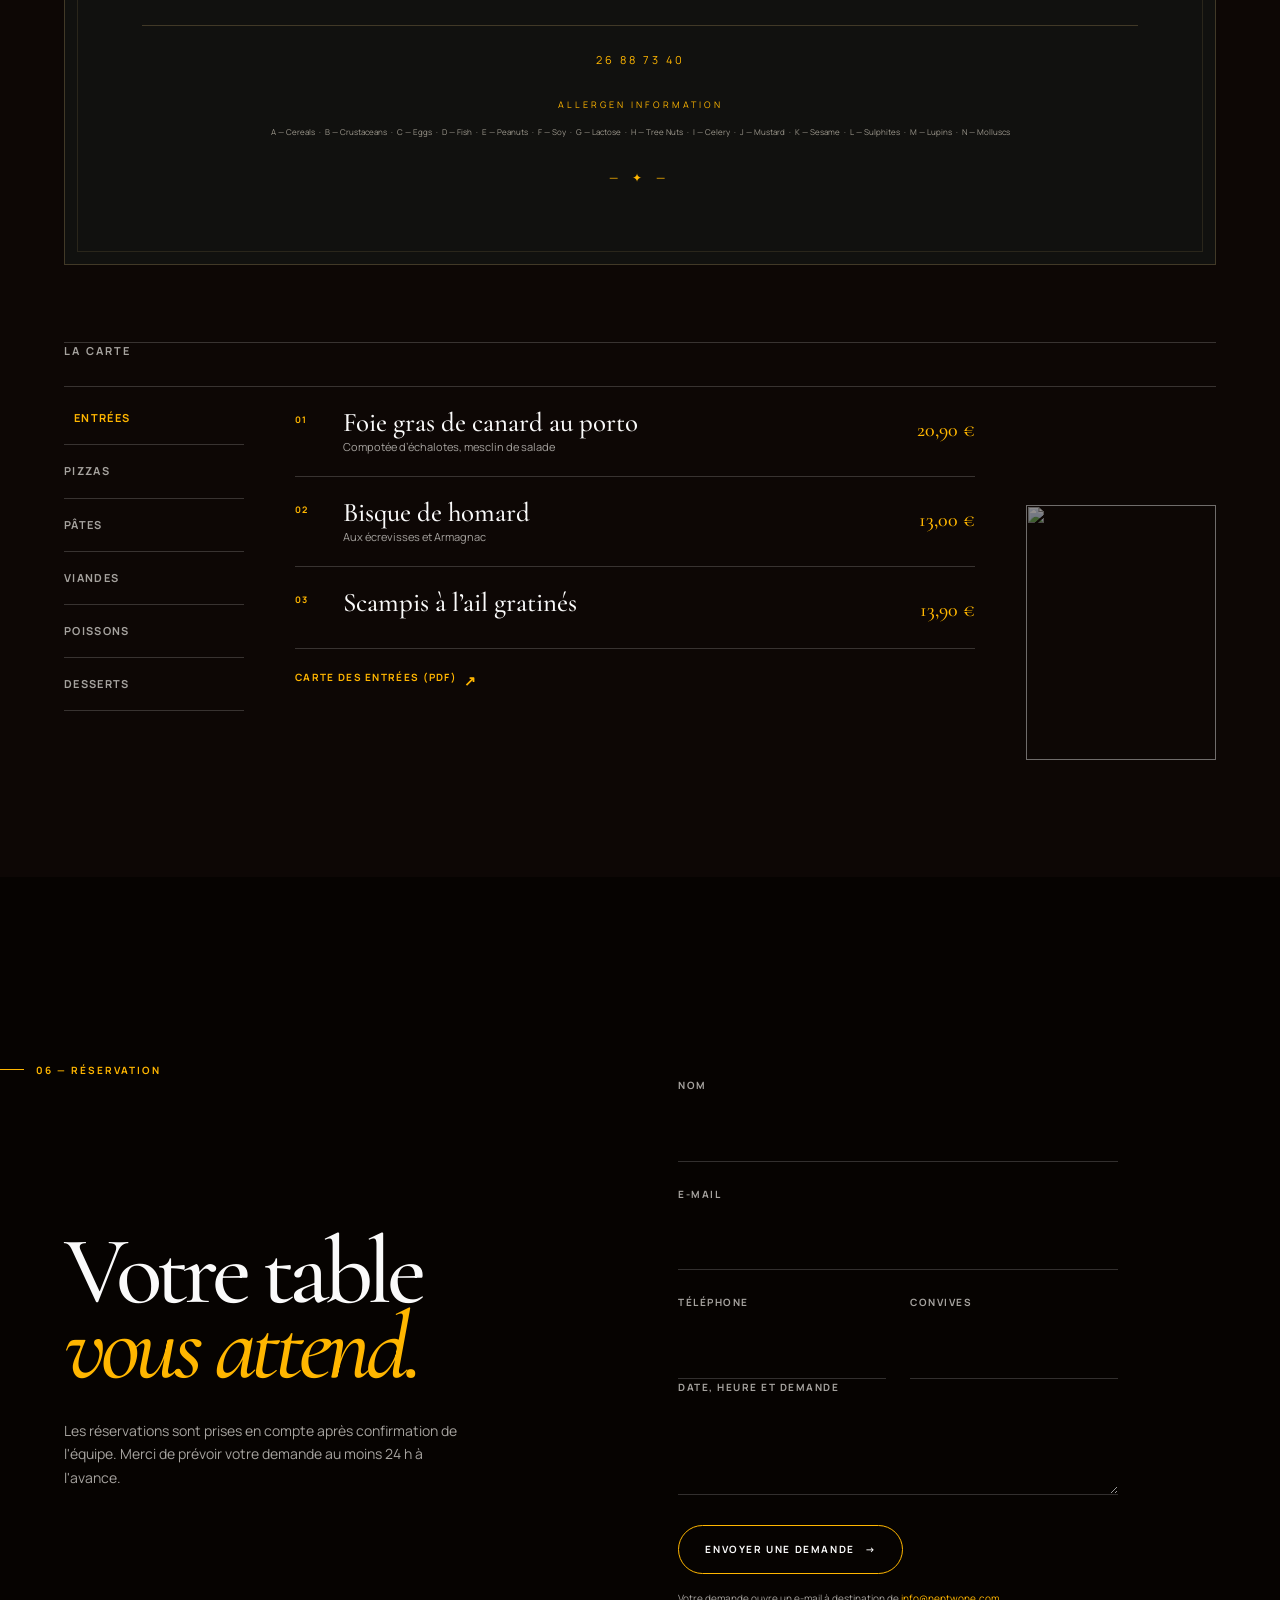
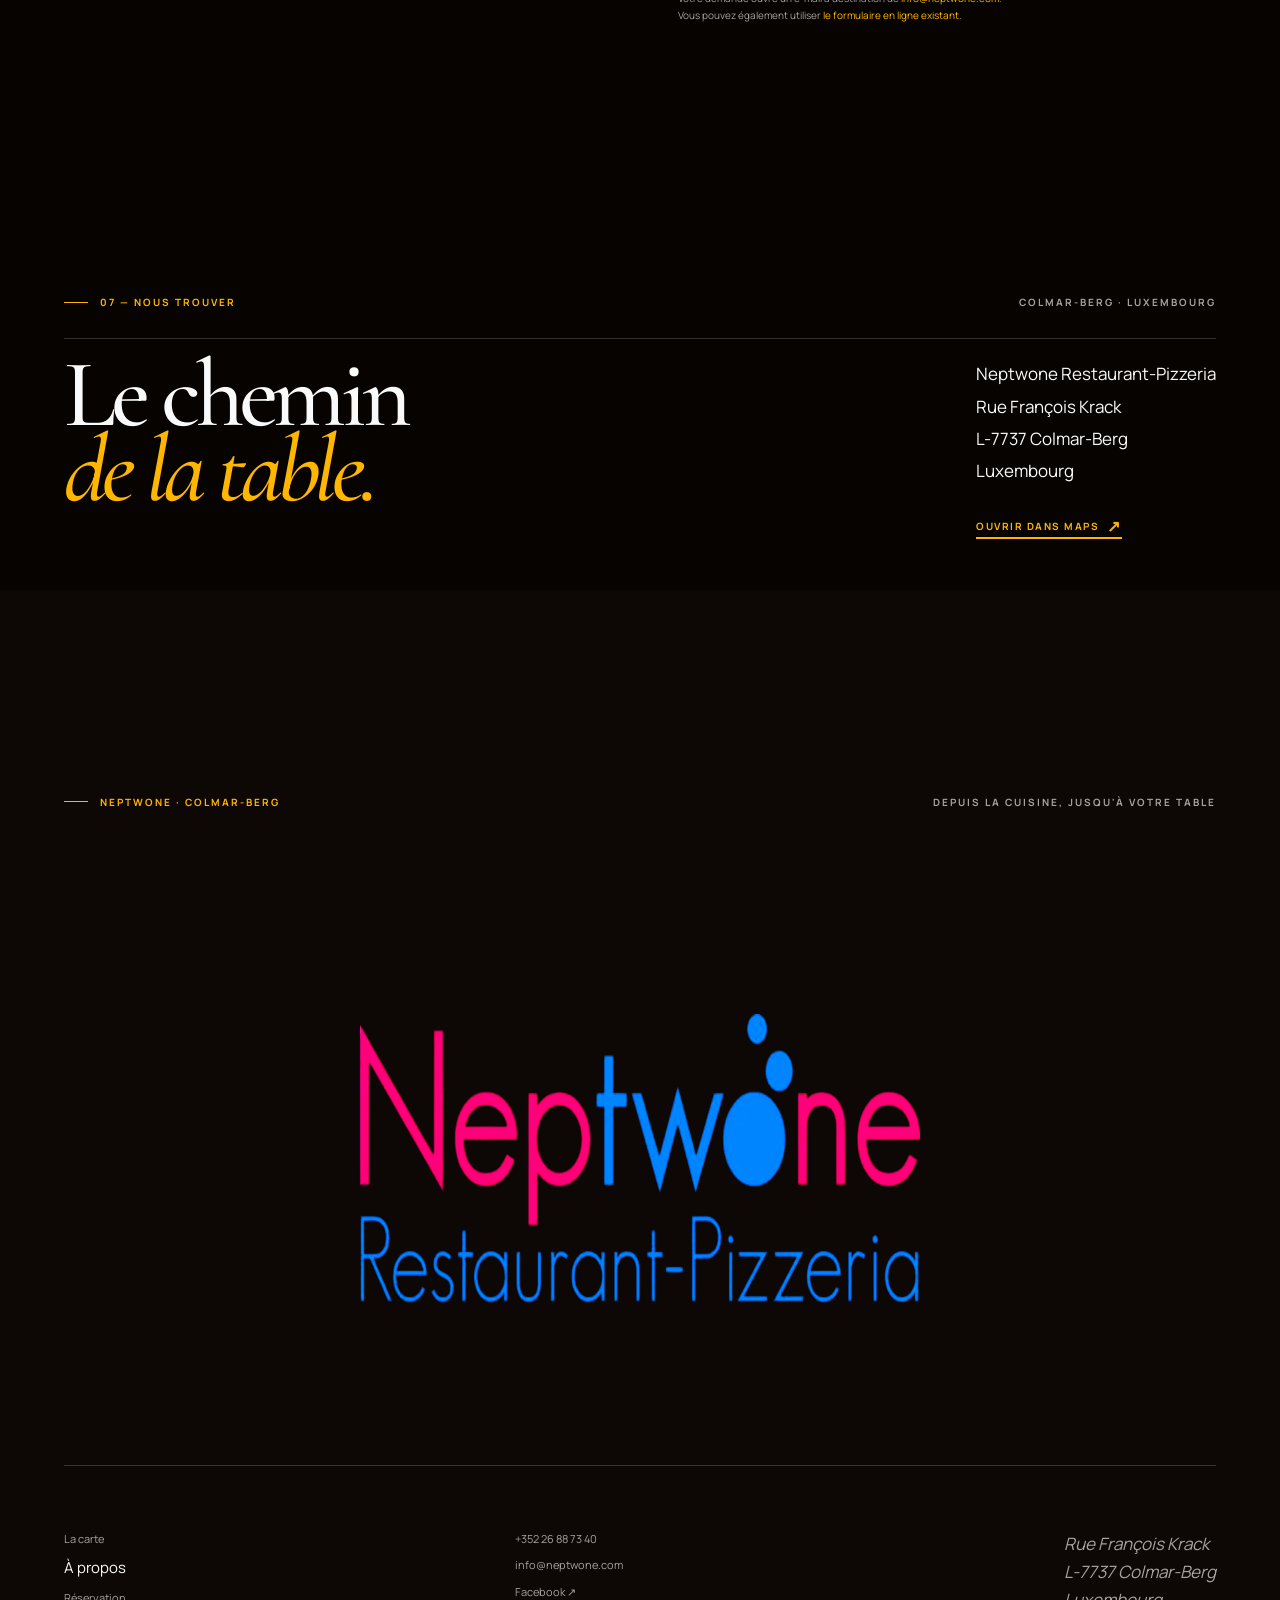
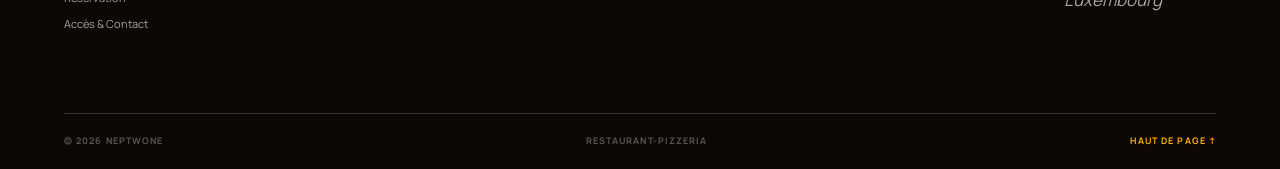
==== commit 51b09348: "Fixes" ====
--- a/index.html
+++ b/index.html
@@ -147,8 +147,8 @@
           <div class="daily-menu-panel">
             <main class="menu">
               <section class="title" role="button" tabindex="0" aria-expanded="false" aria-controls="daily-menu-content" data-daily-toggle>
-                <div class="eyebrow">Weekly Selection</div>
-                <h2 id="cuisine-title">Daily Specials</h2>
+                <div class="eyebrow" data-i18n="weeklySelection">Weekly Selection</div>
+                <h2 id="cuisine-title" data-i18n="dailySpecials">Daily Specials</h2>
                 <div class="date">September 14 — 18, 2026</div>
               </section>
               <div class="price">
@@ -300,7 +300,6 @@
         </div>
         <div class="shell reservation-layout">
           <div class="reservation-copy" data-reveal>
-            <p class="section-index" data-i18n="reservationIndex">06 — Réservation</p>
             <h2 id="reservation-title"><span data-i18n="reservationHeadingOne">Votre table</span><br /><em data-i18n="reservationHeadingTwo">vous attend.</em></h2>
             <p data-i18n="reservationBody">Les réservations sont prises en compte après confirmation de l’équipe. Merci de prévoir votre demande au moins 24 h à l’avance.</p>
           </div>
--- a/styles.css
+++ b/styles.css
@@ -1457,20 +1457,20 @@
 }
 
 .location {
-  padding-block: clamp(130px, 15vw, 240px);
+  padding-block: clamp(32.5px, 3.75vw, 60px);
 }
 .location-top {
   display: flex;
   justify-content: space-between;
   align-items: flex-start;
-  padding-bottom: clamp(60px, 9vw, 140px);
+  padding-bottom: clamp(15px, 2.25vw, 35px);
 }
 .location-grid {
   display: grid;
   grid-template-columns: 1fr 1fr;
   gap: min(6vw, 90px);
   align-items: start;
-  padding-top: clamp(40px, 6vw, 80px);
+  padding-top: clamp(10px, 1.5vw, 20px);
   border-top: 1px solid var(--line);
 }
 .location-grid h2 {
